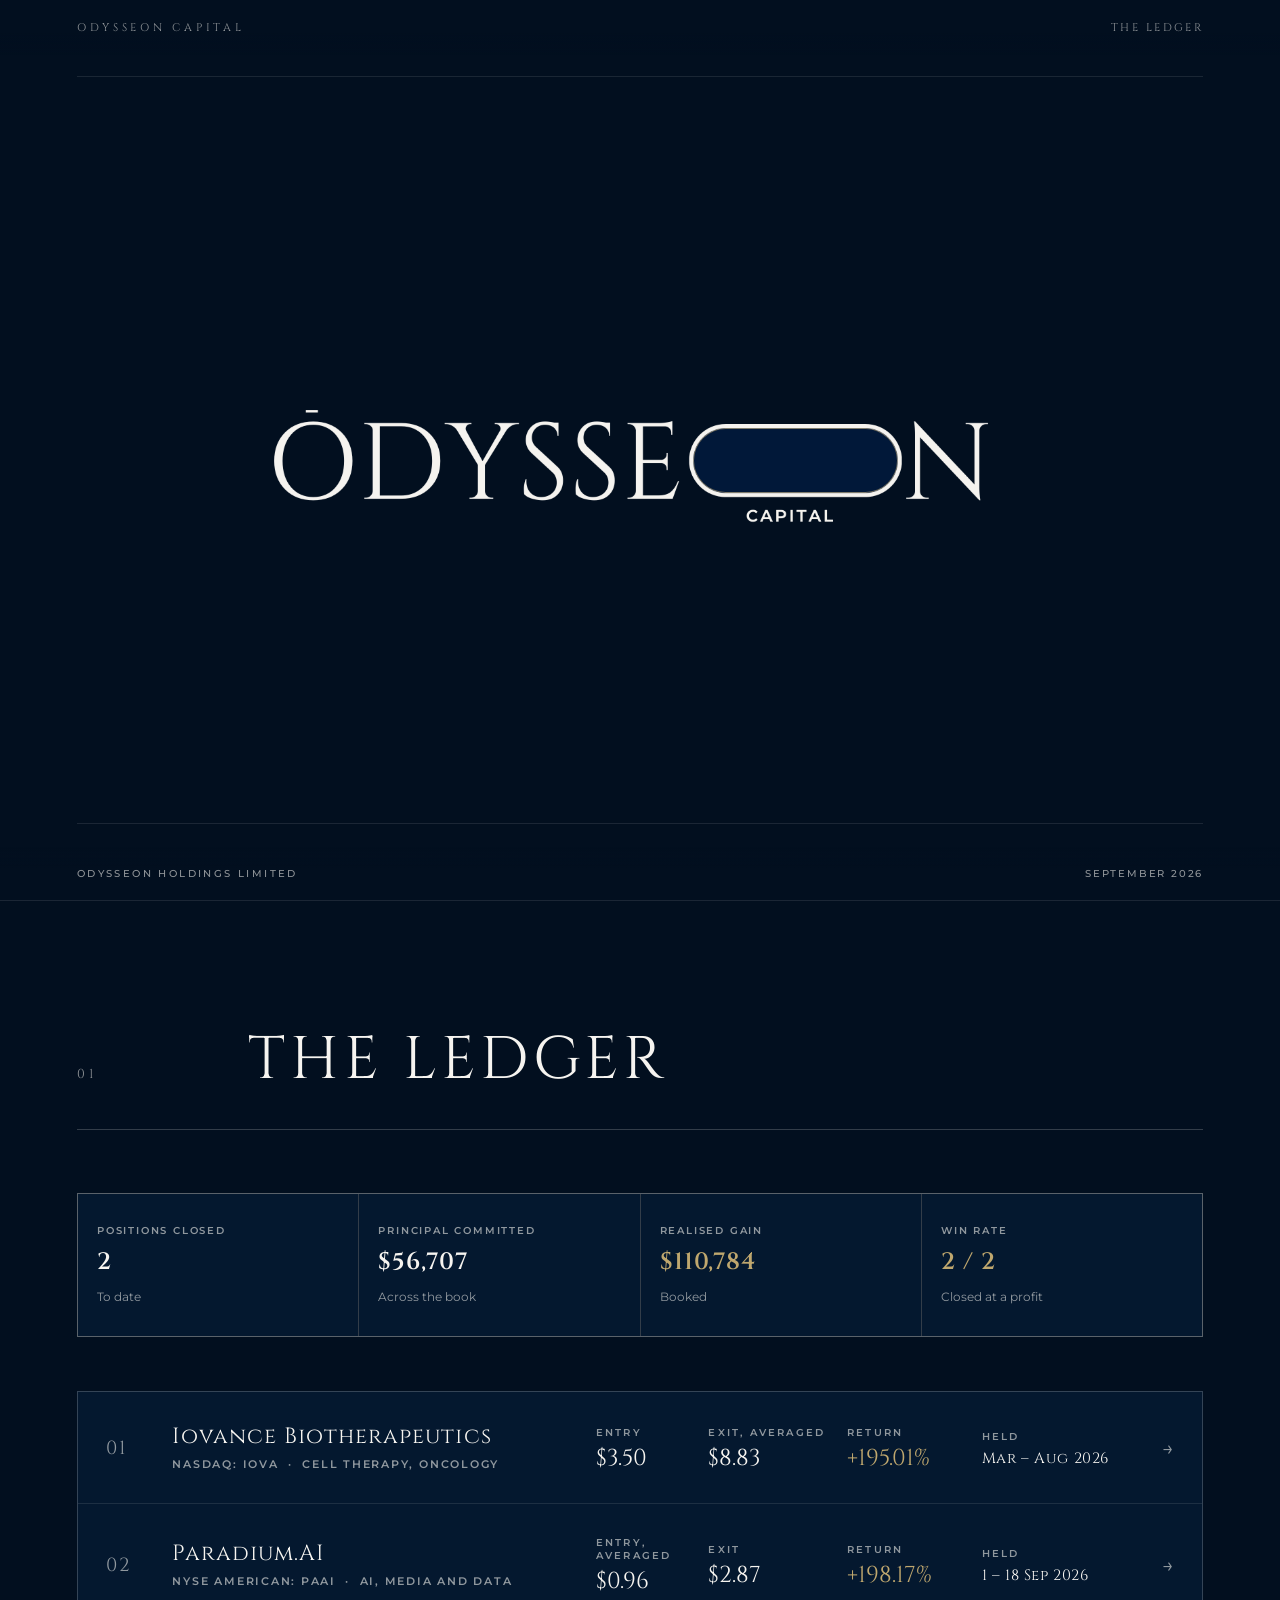
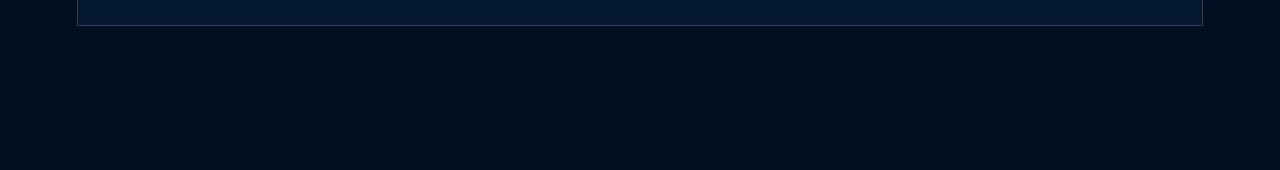
==== index.html @ 442b69da "first commit" ====
<!doctype html>
<html lang="en">
<head>
<meta charset="utf-8">
<meta name="viewport" content="width=device-width, initial-scale=1">
<meta name="color-scheme" content="dark">
<title>Odysseon Capital · The Ledger</title>
<link rel="preconnect" href="https://fonts.googleapis.com">
<link rel="preconnect" href="https://fonts.gstatic.com" crossorigin>
<link href="https://fonts.googleapis.com/css2?family=Cinzel:wght@400;500;600&family=Montserrat:wght@400;500;600&display=swap" rel="stylesheet">
<link rel="stylesheet" href="styles.css?v=1790006532">
<script>document.documentElement.className += " js";</script>
</head>
<body>

  <div class="sweep" aria-hidden="true"></div>

  <header class="topbar">
    <span class="topbar__mark">Odysseon Capital</span>
    <span class="topbar__meta">The Ledger</span>
  </header>

  <div class="railbar" aria-hidden="true">
    <span>Odysseon Capital</span>
    <span>The Ledger</span>
  </div>

  <main class="hero">

    <div class="logo-wrap">
      <!-- b-roll sits behind the wordmark and shows through the pill's counter,
           which is the one fully enclosed opening in the mark -->
      <div class="logo-pill is-live" id="logo-pill" role="button" tabindex="0"
           aria-label="Open the positions">
        <div class="logo-pill__layer" data-layer="a">
          <video class="logo-pill__bg" muted playsinline loop preload="auto"></video>
          <video class="logo-pill__fg" muted playsinline loop preload="auto"></video>
        </div>
        <div class="logo-pill__layer" data-layer="b">
          <video class="logo-pill__bg" muted playsinline loop preload="auto"></video>
          <video class="logo-pill__fg" muted playsinline loop preload="auto"></video>
        </div>
      </div>
      <img class="logo" src="assets/odysseon-logo-light.png" alt="Odysseon Capital">

      <!-- dispensed by the pill above, and landing right under the wordmark -->
      <div class="eject" id="eject">
        <a class="eject__pill" href="iovance.html">The Iovance Trade</a>
        <a class="eject__pill" href="paradium.html">The Paradium Trade</a>
      </div>
    </div>

  </main>

  <article class="report" id="ledger">
    <section class="section">

      <header class="section__head reveal">
        <span class="section__num">01</span>
        <h2 class="section__title">The Ledger</h2>
      </header>

      <div class="marks marks--4 reveal" style="max-width:1180px;margin-left:auto;margin-right:auto;">
        <div class="mark">
          <p class="mark__k">Positions closed</p>
          <p class="mark__v">2</p>
          <p class="mark__n">To date</p>
        </div>
        <div class="mark">
          <p class="mark__k">Principal committed</p>
          <p class="mark__v">$56,707</p>
          <p class="mark__n">Across the book</p>
        </div>
        <div class="mark mark--ours">
          <p class="mark__k">Realised gain</p>
          <p class="mark__v">$110,784</p>
          <p class="mark__n">Booked</p>
        </div>
        <div class="mark mark--ours">
          <p class="mark__k">Win rate</p>
          <p class="mark__v">2 / 2</p>
          <p class="mark__n">Closed at a profit</p>
        </div>
      </div>

      <div class="hof reveal">

        <a class="hof__row" href="iovance.html">
          <span class="hof__n">01</span>

          <span class="hof__name">
            <span class="hof__title">Iovance Biotherapeutics</span>
            <span class="hof__sub">Nasdaq: IOVA &nbsp;·&nbsp; Cell therapy, oncology</span>
          </span>

          <span class="hof__fig">
            <span class="hof__k">Entry</span>
            <span class="hof__v">$3.50</span>
          </span>

          <span class="hof__fig">
            <span class="hof__k">Exit, averaged</span>
            <span class="hof__v">$8.83</span>
          </span>

          <span class="hof__fig hof__fig--ours">
            <span class="hof__k">Return</span>
            <span class="hof__v">+195.01%</span>
          </span>

          <span class="hof__period">
            <span class="hof__k">Held</span>
            <span class="hof__v hof__v--sm">Mar &ndash; Aug 2026</span>
          </span>

          <span class="hof__go" aria-hidden="true">&#8594;</span>
        </a>

        <a class="hof__row" href="paradium.html">
          <span class="hof__n">02</span>

          <span class="hof__name">
            <span class="hof__title">Paradium.AI</span>
            <span class="hof__sub">NYSE American: PAAI &nbsp;&middot;&nbsp; AI, media and data</span>
          </span>

          <span class="hof__fig">
            <span class="hof__k">Entry, averaged</span>
            <span class="hof__v">$0.96</span>
          </span>

          <span class="hof__fig">
            <span class="hof__k">Exit</span>
            <span class="hof__v">$2.87</span>
          </span>

          <span class="hof__fig hof__fig--ours">
            <span class="hof__k">Return</span>
            <span class="hof__v">+198.17%</span>
          </span>

          <span class="hof__period">
            <span class="hof__k">Held</span>
            <span class="hof__v hof__v--sm">1 &ndash; 18 Sep 2026</span>
          </span>

          <span class="hof__go" aria-hidden="true">&#8594;</span>
        </a>

      </div>

    </section>
  </article>

  <footer class="footer">
    <span>Odysseon Holdings Limited</span>
    <span>September 2026</span>
  </footer>

  <script src="ledger.js?v=1790006532"></script>
  <script src="pill.js?v=1790006532"></script>
  <script src="app.js?v=1790006532"></script>
</body>
</html>
---- styles.css ----
/* ============================================================
   ODYSSEON CAPITAL — Brand system
   Palette + type lifted from the Odysseon Brand Book
   ============================================================ */

:root{
  /* Brand book pigments, named as themselves */
  --navy:        #072554;   /* .0275 .1451 .3294 */
  --navy-deep:   #04182F;
  --navy-abyss:  #020F1F;
  --cream:       #F6F4F0;   /* .9647 .9569 .9412 */
  --ivory:       #FFFBED;
  --gold-deep:   #826E3C;   /* .5098 .4314 .2353 */
  --gold:        #BFA76E;   /* the same gold, lifted to carry on a dark ground */

  /* Roles. Dark version of the brand, per the book's dark/light pairing.
     Written as literals, not var() chains, so a rename cannot quietly
     collapse two roles onto the same colour. */
  --ground:      #020F1F;   /* the page */
  --surface:     #04182F;   /* panels and charts sitting on it */
  --raised:      #072554;   /* cells inside those panels */
  --ink:         #F6F4F0;   /* all type and rules */
  --ink-soft:    rgba(246, 244, 240, 0.86);
  --ink-muted:   rgba(246, 244, 240, 0.58);
  --rule:        rgba(246, 244, 240, 0.20);
  --rule-faint:  rgba(246, 244, 240, 0.10);
  --wash:        rgba(246, 244, 240, 0.06);   /* area fills under chart lines */
  --gold-wash:   rgba(191, 167, 110, 0.14);

  /* Type */
  --display: "Cinzel", "Times New Roman", serif;
  --body:    "Montserrat", "Helvetica Neue", Arial, sans-serif;

  --gutter: clamp(24px, 6vw, 96px);
}

*{ box-sizing: border-box; }

html, body{ margin:0; padding:0; }

body{
  background: var(--ground);
  color: var(--ink);
  font-family: var(--body);
  font-weight: 400;
  -webkit-font-smoothing: antialiased;
  text-rendering: optimizeLegibility;
}

/* ---------- Top bar ---------- */

.topbar{
  position: fixed;
  top: 0; left: 0; right: 0;
  z-index: 20;
  display: flex;
  align-items: center;
  justify-content: space-between;
  padding: 20px var(--gutter);
  background: linear-gradient(to bottom, var(--ground) 60%, rgba(2, 15, 31, 0));
}

.topbar__mark,
.topbar__meta{
  font-family: var(--display);
  font-size: 11px;
  letter-spacing: 0.34em;
  text-transform: uppercase;
  color: var(--ink-muted);
}

.topbar__meta{ letter-spacing: 0.22em; }

/* ---------- Hero ---------- */

.hero{
  min-height: 100vh;
  min-height: 100svh;
  display: flex;
  flex-direction: column;
  align-items: center;
  justify-content: center;
  padding: 120px var(--gutter) 96px;
  position: relative;
  text-align: center;
}

/* thin framing rules, drawn inside the viewport */
.hero::before,
.hero::after{
  content: "";
  position: absolute;
  left: var(--gutter);
  right: var(--gutter);
  height: 1px;
  background: var(--rule-faint);
}
.hero::before{ top: 76px; }
.hero::after{ bottom: 76px; }

.eyebrow{
  font-family: var(--display);
  font-size: clamp(10px, 1.1vw, 13px);
  letter-spacing: 0.42em;
  text-transform: uppercase;
  color: var(--ink-muted);
  margin: 0 0 clamp(28px, 5vh, 56px);
  padding-left: 0.42em; /* optical centering for the tracking */
}

/* ---------- Logo ---------- */

.logo{
  width: min(760px, 82vw);
  display: block;
}

.logo-wrap{
  animation: rise 1100ms cubic-bezier(.16,.84,.3,1) both;
}

/* ---------- Title block ---------- */

.title-block{
  margin-top: clamp(36px, 6vh, 68px);
  animation: rise 1100ms cubic-bezier(.16,.84,.3,1) 180ms both;
}

.rule{
  width: 64px;
  height: 1px;
  background: var(--ink);
  opacity: 0.35;
  margin: 0 auto clamp(28px, 4vh, 44px);
}

.company{
  font-family: var(--display);
  font-weight: 400;
  font-size: clamp(24px, 3.6vw, 44px);
  letter-spacing: 0.14em;
  text-transform: uppercase;
  margin: 0;
  line-height: 1.25;
  padding-left: 0.14em;
}

.subtitle{
  font-family: var(--body);
  font-size: clamp(11px, 1.15vw, 13px);
  font-weight: 500;
  letter-spacing: 0.3em;
  text-transform: uppercase;
  color: var(--ink-muted);
  margin: 20px 0 0;
  padding-left: 0.3em;
}

/* ticker chip — echoes the stadium shape in the wordmark */
.ticker{
  display: inline-flex;
  align-items: center;
  gap: 10px;
  margin-top: 30px;
  padding: 9px 22px 8px;
  border: 1px solid var(--ink);
  border-radius: 999px;
  font-size: 12px;
  font-weight: 600;
  letter-spacing: 0.2em;
  text-transform: uppercase;
}

.ticker__dot{
  width: 5px; height: 5px;
  border-radius: 50%;
  background: var(--ink);
}

/* ---------- Actions ---------- */

.actions{
  display: flex;
  flex-wrap: wrap;
  justify-content: center;
  gap: 14px;
  margin-top: clamp(40px, 6vh, 64px);
  animation: rise 1100ms cubic-bezier(.16,.84,.3,1) 340ms both;
}

.btn{
  font-family: var(--body);
  font-size: 11px;
  font-weight: 600;
  letter-spacing: 0.24em;
  text-transform: uppercase;
  padding: 15px 34px;
  border-radius: 999px;
  border: 1px solid var(--ink);
  text-decoration: none;
  transition: background-color .35s ease, color .35s ease, transform .35s ease;
}

.btn--solid{ background: var(--ink); color: var(--ground); }
.btn--solid:hover{ background: var(--ivory); transform: translateY(-2px); }

.btn--ghost{ background: transparent; color: var(--ink); }
.btn--ghost:hover{ background: var(--ink); color: var(--ground); transform: translateY(-2px); }

/* ---------- Footer strip ---------- */

.footer{
  position: fixed;
  bottom: 0; left: 0; right: 0;
  z-index: 20;
  display: flex;
  align-items: center;
  justify-content: space-between;
  padding: 20px var(--gutter);
  background: linear-gradient(to top, var(--ground) 60%, rgba(2, 15, 31, 0));
  font-size: 10px;
  font-weight: 500;
  letter-spacing: 0.24em;
  text-transform: uppercase;
  color: var(--ink-muted);
}

.footer span:last-child{ letter-spacing: 0.18em; }

/* ---------- Motion ---------- */

@keyframes rise{
  from{ opacity: 0; transform: translateY(18px); }
  to  { opacity: 1; transform: none; }
}

@media (prefers-reduced-motion: reduce){
  *{ animation: none !important; transition: none !important; }
}

/* ---------- Small screens ---------- */

@media (max-width: 700px){
  .hero::before{ top: 92px; }
  .hero::after{ bottom: 92px; }
  .topbar, .footer{ flex-direction: column; gap: 6px; text-align: center; }
  .logo{ width: 88vw; }
}

/* ============================================================
   TRANSITION — hero → report
   ============================================================ */

/* the hero eases back and dims while the page travels */
.hero{
  transition: opacity 620ms cubic-bezier(.4,0,.2,1),
              transform 780ms cubic-bezier(.4,0,.2,1),
              filter 620ms cubic-bezier(.4,0,.2,1);
  will-change: opacity, transform;
}

.hero.is-exiting{
  opacity: 0;
  transform: translateY(-28px) scale(.985);
  filter: blur(1.5px);
}

/* a single navy hairline draws across the viewport, then retracts */
.sweep{
  position: fixed;
  top: 50%;
  left: 0;
  width: 100%;
  height: 1px;
  background: var(--ink);
  transform: scaleX(0);
  transform-origin: 50% 50%;
  opacity: 0;
  pointer-events: none;
  z-index: 30;
}

.sweep.is-running{
  animation: draw 900ms cubic-bezier(.65,0,.35,1) forwards;
}

@keyframes draw{
  0%   { transform: scaleX(0);   opacity: 0; }
  28%  { transform: scaleX(1);   opacity: .55; }
  62%  { transform: scaleX(1);   opacity: .55; }
  100% { transform: scaleX(0);   opacity: 0; transform-origin: 50% 50%; }
}

/* ============================================================
   REPORT
   ============================================================ */

.report{
  padding: clamp(96px, 14vh, 168px) var(--gutter) clamp(120px, 16vh, 200px);
  border-top: 1px solid var(--rule-faint);
}

.section{
  max-width: 1180px;
  margin: 0 auto;
}

/* section header: numeral in the left rail, title beside it */
.section__head{
  display: grid;
  grid-template-columns: minmax(0, 120px) 1fr;
  gap: clamp(20px, 4vw, 56px);
  align-items: baseline;
  padding-bottom: clamp(28px, 4vh, 44px);
  border-bottom: 1px solid var(--rule);
  margin-bottom: clamp(44px, 7vh, 76px);
}

.section__num{
  font-family: var(--display);
  font-size: clamp(11px, 1.1vw, 13px);
  letter-spacing: 0.3em;
  color: var(--ink-muted);
}

.section__title{
  font-family: var(--display);
  font-weight: 400;
  font-size: clamp(30px, 5vw, 60px);
  letter-spacing: 0.08em;
  text-transform: uppercase;
  margin: 0;
  line-height: 1.1;
}

/* body: same two-column rail, so text hangs under the title */
.section__body{
  display: grid;
  grid-template-columns: minmax(0, 120px) minmax(0, 1fr);
  gap: clamp(20px, 4vw, 56px);
}

.rail{
  font-family: var(--body);
  font-size: 10px;
  font-weight: 600;
  letter-spacing: 0.24em;
  text-transform: uppercase;
  color: var(--ink-muted);
  padding-top: 8px;
}

.prose{ max-width: 70ch; }

.prose p{
  font-size: clamp(15px, 1.25vw, 17.5px);
  line-height: 1.78;
  margin: 0 0 1.35em;
  color: var(--ink-soft);
}

.prose p.lead{
  font-size: clamp(17px, 1.6vw, 21px);
  line-height: 1.65;
  color: var(--ink);
}

/* plan of action — set off with a hanging rule */
.plan{
  margin-top: clamp(48px, 7vh, 80px);
  padding-left: clamp(20px, 2.4vw, 32px);
  border-left: 1px solid var(--ink);
}

.plan .plan__label{
  font-family: var(--display);
  font-size: clamp(11px, 1.1vw, 13px);
  letter-spacing: 0.32em;
  text-transform: uppercase;
  color: var(--ink-muted);
  margin: 0 0 20px;
}

/* the three markers of the trade */
.marks{
  display: grid;
  grid-template-columns: repeat(3, minmax(0, 1fr));
  gap: 1px;
  background: var(--rule);
  border: 1px solid var(--rule);
  margin-top: clamp(40px, 6vh, 64px);
}

.mark{
  background: var(--surface);
  padding: clamp(22px, 3vw, 34px) clamp(18px, 2.4vw, 30px);
}

.marks .mark__k{
  font-size: 10px;
  font-weight: 600;
  letter-spacing: 0.24em;
  text-transform: uppercase;
  color: var(--ink-muted);
  margin: 0 0 14px;
}

.marks .mark__v{
  font-family: var(--display);
  font-weight: 600;
  font-size: clamp(24px, 3vw, 36px);
  letter-spacing: 0.04em;
  margin: 0;
  line-height: 1;
}

.marks .mark__n{
  font-size: 12px;
  line-height: 1.6;
  color: var(--ink-muted);
  margin: 12px 0 0;
}

/* scroll reveal — only hidden up front when JS is there to reveal it */
.js .reveal{
  opacity: 0;
  transform: translateY(22px);
  transition: opacity 800ms cubic-bezier(.16,.84,.3,1),
              transform 800ms cubic-bezier(.16,.84,.3,1);
}
.js .reveal.is-in{ opacity: 1; transform: none; }

/* slim persistent bar once the hero is behind you */
.railbar{
  position: fixed;
  top: 0; left: 0; right: 0;
  z-index: 25;
  display: flex;
  align-items: center;
  justify-content: space-between;
  padding: 16px var(--gutter);
  background: rgba(2, 15, 31, 0.92);
  backdrop-filter: blur(8px);
  border-bottom: 1px solid var(--rule-faint);
  font-family: var(--display);
  font-size: 10px;
  letter-spacing: 0.3em;
  text-transform: uppercase;
  color: var(--ink-muted);
  opacity: 0;
  transform: translateY(-100%);
  transition: opacity 400ms ease, transform 400ms ease;
  pointer-events: none;
}

.railbar.is-visible{ opacity: 1; transform: none; }

/* the hero's fixed chrome steps aside once you are reading */
.topbar, .footer{ transition: opacity 380ms ease; }
body.is-reading .topbar,
body.is-reading .footer{ opacity: 0; pointer-events: none; }

@media (max-width: 820px){
  .section__head,
  .section__body{ grid-template-columns: 1fr; gap: 14px; }
  .rail{ padding-top: 0; }
  .marks{ grid-template-columns: 1fr; }
}

/* a range reads at a smaller size than a single figure */
.marks .mark__v--range{ font-size: clamp(20px, 2.2vw, 27px); letter-spacing: 0.02em; }

/* ============================================================
   SECTION 02 — TIME LINE
   ============================================================ */

.section + .section{ margin-top: clamp(110px, 16vh, 190px); }

.tl-note{
  font-size: clamp(15px, 1.25vw, 17.5px);
  line-height: 1.78;
  color: var(--ink-soft);
  max-width: 70ch;
  margin: 0 0 clamp(40px, 6vh, 64px);
}

/* --- the price line, doubling as the timeline --- */

.tl-chart{
  width: 100%;
  border: 1px solid var(--rule);
  background: var(--surface);
  padding: clamp(10px, 1.6vw, 20px);
  margin-bottom: clamp(30px, 4vh, 46px);
}

#tl-overview{
  width: 100%;
  height: auto;
  display: block;
  overflow: visible;
}

.tl-grid{ stroke: var(--rule-faint); stroke-width: 1; }

.tl-month{
  font-family: var(--body);
  font-size: 10px;
  font-weight: 600;
  letter-spacing: 0.2em;
  text-transform: uppercase;
  fill: var(--ink-muted);
}

.tl-fill{ fill: var(--wash); stroke: none; }

.tl-line{
  fill: none;
  stroke: var(--ink);
  stroke-width: 1.6;
  stroke-linejoin: round;
  stroke-linecap: round;
}

/* markers hold back until the line has drawn past them */
.tl-mark{ opacity: 0; transition: opacity 500ms ease; cursor: pointer; }
#tl-overview.is-drawn .tl-mark{ opacity: 1; }

.tl-stem{ stroke: var(--rule); stroke-width: 1; stroke-dasharray: 2 3; }

.tl-hit{ fill: transparent; }

.tl-dot{
  fill: var(--surface);
  stroke: var(--ink);
  stroke-width: 1.8;
  transition: r 180ms ease, fill 180ms ease;
}

.tl-mark.is-up .tl-dot{ fill: var(--ink); }
.tl-mark.is-down .tl-dot{ fill: var(--surface); }
.tl-mark.is-entry .tl-dot{ fill: var(--gold); stroke: var(--gold); }

.tl-n{
  font-family: var(--body);
  font-size: 10px;
  font-weight: 600;
  fill: var(--ink-muted);
  text-anchor: middle;
  transition: fill 180ms ease;
}

.tl-mark.is-entry .tl-n{ fill: var(--gold); font-size: 12px; }

.tl-mark:hover .tl-dot,
.tl-mark.is-lit .tl-dot,
.tl-mark:focus-visible .tl-dot{ r: 7; }

.tl-mark:hover .tl-n,
.tl-mark.is-lit .tl-n{ fill: var(--ink); }

.tl-mark:focus{ outline: none; }
.tl-mark:focus-visible .tl-hit{ stroke: var(--ink); stroke-width: 1; stroke-dasharray: 2 2; }

/* --- index of events --- */

#tl-index{
  display: grid;
  grid-template-columns: repeat(2, minmax(0, 1fr));
  gap: 1px;
  background: var(--rule);
  border: 1px solid var(--rule);
}

.tl-item{
  display: grid;
  grid-template-columns: 30px 62px 1fr auto;
  align-items: baseline;
  gap: 14px;
  width: 100%;
  text-align: left;
  background: var(--surface);
  border: 0;
  padding: 16px 18px;
  cursor: pointer;
  font-family: var(--body);
  color: var(--ink);
  transition: background-color 200ms ease;
}

.tl-item:hover,
.tl-item.is-lit,
.tl-item:focus-visible{ background: var(--raised); outline: none; }

.tl-item__n{
  font-size: 10px;
  font-weight: 600;
  color: var(--ink-muted);
  letter-spacing: 0.1em;
}

.tl-item.is-entry .tl-item__n,
.tl-item.is-entry .tl-item__p{ color: var(--gold); }

.tl-item__d{
  font-size: 11px;
  font-weight: 600;
  letter-spacing: 0.14em;
  text-transform: uppercase;
  color: var(--ink-muted);
}

.tl-item__t{
  font-family: var(--display);
  font-size: clamp(13px, 1.15vw, 15px);
  letter-spacing: 0.04em;
}

.tl-item__p{
  font-size: 13px;
  font-weight: 600;
  letter-spacing: 0.02em;
  font-variant-numeric: tabular-nums;
}

.tl-item.is-down .tl-item__p{ color: var(--ink-muted); }

/* --- close-up overlay --- */

.cu{
  position: fixed;
  inset: 0;
  z-index: 60;
  display: flex;
  align-items: center;
  justify-content: center;
  padding: clamp(16px, 4vw, 48px);
  visibility: hidden;
  opacity: 0;
  transition: opacity 320ms ease, visibility 0s linear 320ms;
}

.cu.is-open{ visibility: visible; opacity: 1; transition: opacity 320ms ease; }

.cu__scrim{
  position: absolute;
  inset: 0;
  background: rgba(2, 15, 31, 0.72);
  backdrop-filter: blur(3px);
}

.cu__panel{
  position: relative;
  width: min(980px, 100%);
  max-height: 90vh;
  overflow-y: auto;
  background: var(--surface);
  border: 1px solid var(--ink);
  padding: clamp(24px, 3.4vw, 46px);
  transform: translateY(16px) scale(.99);
  transition: transform 420ms cubic-bezier(.16,.84,.3,1);
}

.cu.is-open .cu__panel{ transform: none; }

.cu__close{
  position: absolute;
  top: clamp(14px, 2vw, 22px);
  right: clamp(14px, 2vw, 22px);
  width: 34px; height: 34px;
  border: 1px solid var(--rule);
  border-radius: 50%;
  background: transparent;
  color: var(--ink);
  font-size: 15px;
  line-height: 1;
  cursor: pointer;
  transition: background-color 220ms ease, color 220ms ease;
}
.cu__close:hover{ background: var(--ink); color: var(--ground); }

.cu__date{
  font-family: var(--body);
  font-size: 10px;
  font-weight: 600;
  letter-spacing: 0.26em;
  text-transform: uppercase;
  color: var(--ink-muted);
  margin: 0 0 12px;
}

.cu__title{
  font-family: var(--display);
  font-weight: 400;
  font-size: clamp(21px, 2.6vw, 32px);
  letter-spacing: 0.06em;
  text-transform: uppercase;
  margin: 0 0 clamp(22px, 3vh, 32px);
  line-height: 1.2;
  padding-right: 44px;
}

.cu__chart{
  width: 100%;
  height: auto;
  display: block;
  background: var(--surface);
  border: 1px solid var(--rule);
}

.cu-grid{ stroke: var(--rule-faint); stroke-width: 1; }
.cu-band{ fill: var(--wash); }
.cu-event{ stroke: var(--ink); stroke-width: 1; stroke-dasharray: 3 3; opacity: .5; }

.cu-axis{
  font-family: var(--body);
  font-size: 10px;
  font-weight: 500;
  fill: var(--ink-muted);
  text-anchor: end;
}
.cu-axis--x{ text-anchor: start; }
.cu-axis--end{ text-anchor: end; }

.cu-evlabel{
  font-family: var(--body);
  font-size: 10px;
  font-weight: 600;
  letter-spacing: 0.16em;
  text-transform: uppercase;
  fill: var(--ink-muted);
}

.cu-fill{ fill: var(--wash); stroke: none; }

.cu-line{
  fill: none;
  stroke: var(--ink);
  stroke-width: 2;
  stroke-linejoin: round;
  stroke-linecap: round;
}

.cu-head{ fill: var(--ink); stroke: var(--surface); stroke-width: 2; }

/* readout under the chart */
.cu__figures{
  display: grid;
  grid-template-columns: repeat(3, minmax(0, 1fr));
  gap: 1px;
  background: var(--rule);
  border: 1px solid var(--rule);
  border-top: 0;
}

.cu-figure{ background: var(--surface); padding: 18px 20px; }

.cu-figure__k{
  font-family: var(--body);
  font-size: 10px;
  font-weight: 600;
  letter-spacing: 0.22em;
  text-transform: uppercase;
  color: var(--ink-muted);
  margin: 0 0 10px;
}

.cu-figure__v{
  font-family: var(--display);
  font-size: clamp(22px, 2.6vw, 32px);
  line-height: 1;
  margin: 0;
  font-variant-numeric: tabular-nums;
}

.cu-figure__v.is-down{ color: var(--ink-muted); }

.cu__body{
  font-size: clamp(14px, 1.15vw, 16px);
  line-height: 1.75;
  color: var(--ink-soft);
  margin: clamp(22px, 3vh, 32px) 0 0;
  max-width: 74ch;
}

body.is-locked{ overflow: hidden; }

@media (max-width: 900px){
  #tl-index{ grid-template-columns: 1fr; }
  .tl-item{ grid-template-columns: 26px 56px 1fr auto; gap: 10px; padding: 14px; }
  .cu__figures{ grid-template-columns: 1fr; }
}

.cu.is-entry .cu-figure__v[data-m="pct"]{ color: var(--gold); }

/* ============================================================
   THE EXIT — everything from 20 August is ours, and is gold
   ============================================================ */

.tl-line--exit{ stroke: var(--gold); stroke-width: 2; }
.tl-fill--exit{ fill: var(--gold-wash); }

.tl-mark.is-exit .tl-dot{ fill: var(--gold); stroke: var(--gold); }
.tl-mark.is-exit .tl-n{ fill: var(--gold); }
.tl-mark.is-exit:hover .tl-n,
.tl-mark.is-exit.is-lit .tl-n{ fill: var(--gold); }

/* the average of the scale-out */
.tl-avg{ cursor: pointer; }
.tl-avg__hit{ fill: transparent; }

.tl-avg__line{
  stroke: var(--gold);
  stroke-width: 1.4;
  stroke-dasharray: 5 4;
  transition: stroke-width 180ms ease, stroke-dasharray 180ms ease;
}

.tl-avg__label{
  font-family: var(--display);
  font-size: 12px;
  fill: var(--gold);
  text-anchor: start;
}

.tl-avg__key{
  font-family: var(--body);
  font-size: 9px;
  font-weight: 600;
  letter-spacing: 0.22em;
  fill: var(--gold);
  text-anchor: end;
}

.tl-avg:hover .tl-avg__line,
.tl-avg.is-lit .tl-avg__line,
.tl-avg:focus-visible .tl-avg__line{ stroke-width: 2.2; stroke-dasharray: none; }

.tl-avg__key--right{ text-anchor: start; }

/* Heikin-Ashi candles, when the timeline is drawn as candles rather than
   a close line. Same convention as section 02: gold up, white down. */
.tl-c--up .tl-c__w{ stroke: #BFA76E; stroke-width: 1.1; }
.tl-c--up .tl-c__b{ fill: #BFA76E; stroke: #BFA76E; stroke-width: 0.8; }
.tl-c--dn .tl-c__w{ stroke: #F6F4F0; stroke-width: 1.1; }
.tl-c--dn .tl-c__b{ fill: #F6F4F0; stroke: #F6F4F0; stroke-width: 0.8; }

.tl-avg:focus{ outline: none; }

/* the exit's rows in the index */
.tl-item.is-exit .tl-item__n,
.tl-item.is-exit .tl-item__p,
.tl-item.is-exitrow .tl-item__n,
.tl-item.is-exitrow .tl-item__p{ color: var(--gold); }

.tl-item.is-exitrow{ grid-column: 1 / -1; }
.tl-item.is-exitrow .tl-item__t{ color: var(--gold); }

/* the exit close-up */
.cu-line--gold{ stroke: var(--gold); stroke-width: 2.4; }
.cu-goldband{ fill: var(--gold-wash); }

.cu-avg{ stroke: var(--gold); stroke-width: 1.4; stroke-dasharray: 5 4; }

.cu-avglabel{
  font-family: var(--body);
  font-size: 10px;
  font-weight: 600;
  letter-spacing: 0.2em;
  fill: var(--gold);
}

.cu.is-exit .cu-figure__v{ color: var(--gold); }

/* the exit row carries a date range, which needs more room than a single date */
.tl-item.is-exitrow{ grid-template-columns: 30px 92px 1fr auto; }
.tl-item.is-exitrow .tl-item__d{ white-space: nowrap; }

/* the exit was an options position, so no spot-derived return is shown here */
.cu.is-exit .cu__figures{ grid-template-columns: repeat(2, minmax(0, 1fr)); }
.cu.is-exit .cu-figure:last-child{ display: none; }

/* gold marks our own actions; the target was a prediction and stays in ink */
.marks .mark--ours .mark__v{ color: var(--gold); }

/* ============================================================
   THE PILL — b-roll inside the wordmark's one enclosed counter
   Geometry measured off the logo art itself: the pill's interior
   is a stadium at 604 x 192 within a 2244 x 398 mark.
   ============================================================ */

.logo-wrap{ position: relative; display: inline-block; }

.logo-pill{
  position: absolute;
  left:   56.9964%;
  top:    24.8744%;
  width:  26.9162%;
  height: 48.2412%;
  border-radius: 999px;      /* the counter is a stadium, not a rectangle */
  overflow: hidden;
  z-index: 0;
  background: var(--surface);
}

/* The counter is 3.15:1 and the footage is 16:9, so filling the pill edge to
   edge would crop away 44% of every frame. Instead the sharp copy is inset to
   --pill-fg of the width, which lifts the visible slice of each frame from
   56% to 78%, and a blurred copy of the same clip fills the ends so the pill
   still reads as full rather than letterboxed. */
.logo-pill{ --pill-fg: 72%; }

.logo-pill__layer{
  position: absolute;
  inset: 0;
  opacity: 0;
  transition: opacity 1100ms cubic-bezier(.4, 0, .2, 1);
}

.logo-pill__bg,
.logo-pill__fg{
  position: absolute;
  top: 0;
  height: 100%;
  /* held back so the footage reads as texture inside the letterform,
     not as a bright window punched through it */
  filter: saturate(0.5) brightness(0.72) contrast(1.12);
}

.logo-pill__bg{
  left: 0;
  width: 100%;
  object-fit: cover;
  transform: scale(1.18);        /* overscan, so the blur has no bare edge */
  filter: saturate(0.4) brightness(0.5) contrast(1.05) blur(14px);
}

.logo-pill__fg{
  left: 50%;
  width: var(--pill-fg);
  transform: translateX(-50%);
  object-fit: cover;
  /* soften the two vertical seams into the blurred fill */
  -webkit-mask-image: linear-gradient(to right, transparent 0, #000 9%, #000 91%, transparent 100%);
          mask-image: linear-gradient(to right, transparent 0, #000 9%, #000 91%, transparent 100%);
}

/* pull the footage's colour toward the brand navy while keeping its
   luminance, so the clips read as one material rather than 26 palettes */
.logo-pill::after{
  content: "";
  position: absolute;
  inset: 0;
  background: var(--navy);
  mix-blend-mode: color;
  opacity: 0.72;
  z-index: 9;
  pointer-events: none;
}

/* and a hairline of the mark's own cream, so the counter keeps its edge */
.logo-pill::before{
  content: "";
  position: absolute;
  inset: 0;
  border-radius: 999px;
  box-shadow: inset 0 0 0 1px rgba(2, 15, 31, 0.55);
  z-index: 10;
  pointer-events: none;
}

/* the mark itself sits above the footage, so its cream stroke stays crisp */
.logo{ position: relative; z-index: 1; }

/* ============================================================
   BENCHMARKS — year to date, three curves on one axis
   ============================================================ */

:root{
  --c-sp:  #F6F4F0;   /* the broad market, in the page's own ink */
  --c-xbi: #7FA0CC;   /* brand navy, lifted until it carries on the ground */
  --c-ibb: #C4795E;   /* the book's dark brown, lifted the same way */
}

/* `.prose p` outranks a lone class here, so scope it */
.prose .bench-lede{ margin-top: clamp(44px, 6vh, 72px); }

.bench{
  max-width: 1180px;
  margin: clamp(30px, 5vh, 52px) auto 0;
  border: 1px solid var(--rule);
  background: var(--surface);
}

/* Grid, not flex: the date on the right rewrites itself as you track across
   the chart, and under space-between that reflow would shove the toggle
   sideways on every session. Equal 1fr flanks pin the middle column. */
.bench__head{
  display: grid;
  grid-template-columns: 1fr auto 1fr;
  align-items: baseline;
  gap: 16px;
  padding: 18px clamp(16px, 2vw, 24px);
  border-bottom: 1px solid var(--rule-faint);
}

.bench__title{
  font-family: var(--display);
  font-size: clamp(11px, 1.1vw, 13px);
  letter-spacing: 0.28em;
  text-transform: uppercase;
  color: var(--ink-muted);
  min-width: 0;
  justify-self: start;
}

.bench__date{
  font-size: 11px;
  font-weight: 600;
  letter-spacing: 0.18em;
  text-transform: uppercase;
  color: var(--ink);
  font-variant-numeric: tabular-nums;
  min-width: 0;
  justify-self: end;
  white-space: nowrap;
}

.bench__chart{ padding: clamp(8px, 1.4vw, 16px); }

#bench-svg{
  width: 100%;
  height: auto;
  display: block;
  cursor: crosshair;
  touch-action: none;
}

.bn-grid{ stroke: var(--rule-faint); stroke-width: 1; }
.bn-zero{ stroke: var(--rule); stroke-width: 1; }

.bn-axis,
.bn-month{
  font-family: var(--body);
  font-size: 10px;
  font-weight: 500;
  fill: var(--ink-muted);
  font-variant-numeric: tabular-nums;
}
.bn-axis{ text-anchor: end; }
.bn-month{ font-weight: 600; letter-spacing: 0.18em; text-transform: uppercase; }

.bn-line{
  fill: none;
  stroke-width: 1.9;
  stroke-linejoin: round;
  stroke-linecap: round;
  transition: opacity 260ms ease, stroke-width 260ms ease;
}

.bn-line--sp  { stroke: var(--c-sp); }
.bn-line--xbi { stroke: var(--c-xbi); }
.bn-line--ibb { stroke: var(--c-ibb); }

.bn-line.is-off,
.bn-dot.is-off{ opacity: 0.13; }

.bn-cross{ stroke: var(--ink); stroke-width: 1; stroke-dasharray: 3 3; opacity: 0; transition: opacity 140ms ease; }

.bn-dot{ stroke: var(--surface); stroke-width: 2; transition: opacity 140ms ease; }
.bn-dot--sp  { fill: var(--c-sp); }
.bn-dot--xbi { fill: var(--c-xbi); }
.bn-dot--ibb { fill: var(--c-ibb); }

/* ---- legend / readout ---- */

.bench__legend{
  display: grid;
  gap: 1px;
  background: var(--rule-faint);
  border-top: 1px solid var(--rule-faint);
}

.bn-row{
  display: grid;
  grid-template-columns: 16px 196px 54px 1fr auto;   /* wide enough for "Odysseon Capital" on one line */
  align-items: baseline;
  gap: 14px;
  width: 100%;
  text-align: left;
  background: var(--surface);
  border: 0;
  padding: 15px clamp(16px, 2vw, 24px);
  cursor: pointer;
  font-family: var(--body);
  color: var(--ink);
  transition: background-color 200ms ease, opacity 260ms ease;
}

.bn-row:hover,
.bn-row:focus-visible{ background: var(--raised); outline: none; }
.bn-row.is-off{ opacity: 0.4; }

.bn-swatch{
  width: 12px;
  height: 2px;
  border-radius: 2px;
  align-self: center;
}
.bn-row--sp  .bn-swatch{ background: var(--c-sp); }
.bn-row--xbi .bn-swatch{ background: var(--c-xbi); }
.bn-row--ibb .bn-swatch{ background: var(--c-ibb); }

.bn-name{
  font-family: var(--display);
  font-size: clamp(13px, 1.15vw, 15px);
  letter-spacing: 0.04em;
  white-space: nowrap;
}

.bn-ticker{
  font-size: 10px;
  font-weight: 600;
  letter-spacing: 0.16em;
  text-transform: uppercase;
  color: var(--ink-muted);
}

.bn-note{
  font-size: 12px;
  color: var(--ink-muted);
}

.bn-val{
  font-family: var(--display);
  font-size: clamp(15px, 1.5vw, 19px);
  font-variant-numeric: tabular-nums;
  min-width: 5.5ch;
  text-align: right;
}
.bn-row--sp  .bn-val{ color: var(--c-sp); }
.bn-row--xbi .bn-val{ color: var(--c-xbi); }
.bn-row--ibb .bn-val{ color: var(--c-ibb); }

@media (max-width: 820px){
  .bn-row{ grid-template-columns: 12px 1fr auto; gap: 10px; }
  .bn-ticker, .bn-note{ display: none; }
}

/* the fund's own curve, in the gold reserved for us */
.bn-line--fund{ stroke: var(--gold); stroke-width: 2.4; }
.bn-dot--fund{ fill: var(--gold); }
.bn-row--fund .bn-swatch{ background: var(--gold); }
.bn-row--fund .bn-val,
.bn-row--fund .bn-name{ color: var(--gold); }

.bn-entry{ stroke: var(--gold); stroke-width: 1; stroke-dasharray: 3 4; opacity: .55; }

.bn-entrylabel{
  font-family: var(--body);
  font-size: 9px;
  font-weight: 600;
  letter-spacing: 0.22em;
  fill: var(--gold);
}

/* basis toggle: unlevered indices, or matched to our entry and leverage */
.bench__modes{
  display: flex;
  justify-self: center;
  gap: 4px;
  padding: 3px;
  border: 1px solid var(--rule-faint);
  border-radius: 999px;
}

.bench__mode{
  font-family: var(--body);
  font-size: 9.5px;
  font-weight: 600;
  letter-spacing: 0.16em;
  text-transform: uppercase;
  color: var(--ink-muted);
  background: transparent;
  border: 0;
  border-radius: 999px;
  padding: 7px 15px 6px;
  cursor: pointer;
  white-space: nowrap;
  transition: background-color 220ms ease, color 220ms ease;
}

.bench__mode:hover{ color: var(--ink); }

.bench__mode.is-on{
  background: var(--ink);
  color: var(--ground);
}

@media (max-width: 820px){
  .bench__head{ grid-template-columns: 1fr; justify-items: start; }
  .bench__title, .bench__date{ justify-self: start; }
  .bench__modes{ order: 3; }
}

/* ============================================================
   THE ALGORITHM'S BACKTEST — green is ours, blue is the market,
   following the strategy tester's own convention rather than
   the report's gold, because that is how the deck reads it.
   ============================================================ */

:root{
  --c-algo: #4FBF8B;
  --c-spx:  #6E9BD6;
}

.ag-line{
  fill: none;
  stroke-width: 2;
  stroke-linejoin: round;
  stroke-linecap: round;
}

.ag-line--algo{ stroke: var(--c-algo); stroke-width: 2.4; }
.ag-line--spx { stroke: var(--c-spx); }

.ag-fill{ fill: rgba(79, 191, 139, 0.10); stroke: none; }

.ag-dot{ stroke: var(--surface); stroke-width: 2; transition: opacity 140ms ease; }
.ag-dot--algo{ fill: var(--c-algo); }
.ag-dot--spx { fill: var(--c-spx); }

.ag-row--algo .bn-swatch{ background: var(--c-algo); }
.ag-row--spx  .bn-swatch{ background: var(--c-spx); }
.ag-row--algo .bn-val, .ag-row--algo .bn-name{ color: var(--c-algo); }
.ag-row--spx  .bn-val{ color: var(--c-spx); }

/* the tester's own summary numbers, kept as reported */
.bench__stats{
  display: grid;
  grid-template-columns: repeat(4, minmax(0, 1fr));
  gap: 1px;
  background: var(--rule-faint);
  border-top: 1px solid var(--rule-faint);
}

.bstat{ background: var(--surface); padding: 15px clamp(16px, 2vw, 24px); }

.bstat__k{
  font-size: 10px;
  font-weight: 600;
  letter-spacing: 0.22em;
  text-transform: uppercase;
  color: var(--ink-muted);
  margin: 0 0 9px;
}

.bstat__v{
  font-family: var(--display);
  font-size: clamp(15px, 1.5vw, 19px);
  margin: 0;
  font-variant-numeric: tabular-nums;
}

@media (max-width: 820px){
  .bench__stats{ grid-template-columns: repeat(2, minmax(0, 1fr)); }
}

/* the backtest header carries no basis toggle, so its middle column would
   collapse to nothing and needlessly squeeze the title into a half width */
.bench__head--plain{ grid-template-columns: 1fr auto; }

/* the projection reads as its own beat after the chart */
.bench + .section__body{ margin-top: clamp(48px, 7vh, 84px); }

/* ============================================================
   PRE-TRADE SEQUENCE — the checklist the algorithm walks before
   it opens anything. Built in the report's own palette rather
   than the spec's cyan, so it reads as part of the document.
   ============================================================ */

.seq{
  max-width: 1180px;
  margin: clamp(40px, 6vh, 68px) auto 0;
  border: 1px solid var(--rule);
  background: var(--surface);
}

.seq__head{
  display: grid;
  grid-template-columns: 1fr auto;
  align-items: baseline;
  gap: 16px;
  padding: 18px clamp(16px, 2vw, 24px);
  border-bottom: 1px solid var(--rule-faint);
}

.seq__title{
  font-family: var(--display);
  font-size: clamp(11px, 1.1vw, 13px);
  letter-spacing: 0.28em;
  text-transform: uppercase;
  color: var(--ink-muted);
}

.seq__meta{
  font-size: 11px;
  font-weight: 600;
  letter-spacing: 0.18em;
  text-transform: uppercase;
  color: var(--ink-muted);
}

#seq-stage{
  position: relative;
  width: 100%;
  overflow: hidden;
  background: #020F1F;
}

.sq-stage{
  position: absolute;
  top: 0; left: 0;
  transform-origin: 0 0;
  font-family: var(--body);
  color: var(--ink);
  /* the faint bloom of a screen in a dark room */
  background:
    radial-gradient(120% 90% at 50% -18%, rgba(41, 84, 148, 0.20), transparent 62%),
    radial-gradient(80% 60% at 92% 108%, rgba(7, 37, 84, 0.55), transparent 70%),
    #020F1F;
}

/* a static vignette; anything that moved here would break the seam */
.sq-stage::after{
  content: "";
  position: absolute; inset: 0;
  pointer-events: none;
  background: radial-gradient(120% 100% at 50% 46%, transparent 58%, rgba(2, 15, 31, 0.55) 100%);
}

.sq-prog{
  position: absolute; top: 0; left: 0;
  width: 1200px; height: 3px;
  background: var(--gold);
  transform-origin: 0 50%;
}

.sq-cap{
  position: absolute; left: 24px; top: 26px;
  display: flex; align-items: baseline; gap: 16px;
}
.sq-cap__n{
  font-size: 19px; font-weight: 600; letter-spacing: 0.22em;
  color: var(--gold); font-variant-numeric: tabular-nums;
}
.sq-cap__t{
  font-family: var(--display);
  font-size: 23px; letter-spacing: 0.20em; text-transform: uppercase;
  color: var(--ink);
}

.sq-mark{
  position: absolute; left: 24px; top: 672px;
  font-family: var(--display);
  font-size: 12px; letter-spacing: 0.34em; text-transform: uppercase;
  color: rgba(246, 244, 240, 0.24);
}

.sq-panel{
  position: absolute;
  border: 1px solid rgba(191, 167, 110, 0.10);
  background: rgba(7, 37, 84, 0.30);
}
.sq-panel__h{
  position: absolute; left: 14px; top: 9px;
  font-size: 11px; font-weight: 600; letter-spacing: 0.22em;
  text-transform: uppercase; color: var(--ink-muted);
}

.sq-svg{ position: absolute; inset: 0; width: 100%; height: 100%; overflow: visible; }

/* chart */
.sq-kc{ fill: rgba(110, 155, 214, 0.16); stroke: none; }
.sq-bb{ fill: rgba(191, 167, 110, 0.22); stroke: none; }
.sq-ema{ fill: none; stroke-width: 1.1; }
.sq-wick{ stroke: rgba(246, 244, 240, 0.34); stroke-width: 1; }
.sq-body.is-up{ fill: #4FBF8B; }
.sq-body.is-dn{ fill: #C4795E; }
.sq-dot{ }
.sq-pin{ stroke: var(--gold); stroke-width: 1.2; stroke-dasharray: 5 4; }
.sq-pintag{
  fill: var(--gold); font-size: 13px; font-weight: 600;
  letter-spacing: 0.14em; text-anchor: end; font-family: var(--body);
}

/* adx */
.sq-thr{ stroke: rgba(246, 244, 240, 0.16); stroke-width: 1; stroke-dasharray: 3 4; }
.sq-thr-hot{ stroke: var(--gold); stroke-width: 1.4; }
.sq-adx{ fill: none; stroke: var(--gold); stroke-width: 2; }
.sq-di{ fill: none; stroke-width: 1.2; }
.sq-di--p{ stroke: rgba(79, 191, 139, 0.75); }
.sq-di--m{ stroke: rgba(196, 121, 94, 0.6); }

/* equity */
.sq-eq{ fill: none; stroke: rgba(246, 244, 240, 0.5); stroke-width: 1.5; }
.sq-eq--new{ stroke: var(--gold); stroke-width: 2.4; }
.sq-eqdot{ fill: var(--gold); }

/* readouts */
.sq-big{
  position: absolute; right: 106px; top: 30px;
  font-size: 30px; font-weight: 600; font-variant-numeric: tabular-nums;
  letter-spacing: 0.02em;
}
.sq-k{
  position: absolute; right: 72px; top: 40px;
  font-size: 12px; font-weight: 600; letter-spacing: 0.2em; color: var(--ink-muted);
}
.sq-k--rv{ right: auto; left: 14px; top: 52px; }
.sq-rv{
  position: absolute; left: 62px; top: 44px;
  font-size: 26px; font-weight: 600; font-variant-numeric: tabular-nums;
}
.sq-rvbar{
  position: absolute; left: 150px; right: 14px; top: 58px; height: 7px;
  background: rgba(246, 244, 240, 0.10);
}
.sq-rvbar i{ display: block; height: 100%; background: var(--gold); transform-origin: 0 50%; }
.sq-head{
  position: absolute; left: 14px; right: 14px; top: 28px;
  font-size: 14px; letter-spacing: 0.10em; color: var(--ink-soft);
}

/* chain */
.sq-row{ position: absolute; left: 14px; right: 14px; height: 18px; display: flex; align-items: center; gap: 12px; }
.sq-row__k{ font-size: 13px; font-weight: 600; letter-spacing: 0.18em; width: 44px; color: var(--ink-soft); }
.sq-row__bar{ flex: 1; height: 3px; background: var(--gold); transform-origin: 0 50%; }
.sq-row__tick{ font-size: 15px; color: var(--gold); width: 16px; text-align: center; }

/* flow */
.sq-clip{ position: absolute; left: 14px; right: 14px; top: 32px; height: 74px; overflow: hidden; }
.sq-scroll{ position: absolute; left: 0; right: 0; top: 0; }
.sq-frow{
  display: grid; grid-template-columns: 1fr 1fr 1fr;
  height: 20px; align-items: center; padding: 0 8px;
  font-size: 13px; font-variant-numeric: tabular-nums; color: var(--ink-soft);
}
.sq-frow__c{ text-align: right; }
.sq-frow__c.is-k{ text-align: left; font-weight: 600; }

/* ticket */
.sq-fld{ position: absolute; width: 142px; }
.sq-fld__k{ display: block; font-size: 10px; font-weight: 600; letter-spacing: 0.2em; color: var(--ink-muted); }
.sq-fld__v{ display: block; font-size: 15px; font-weight: 600; font-variant-numeric: tabular-nums; min-height: 18px; }
.sq-rr{
  position: absolute; right: 14px; top: 4px;
  font-size: 12px; font-weight: 600; letter-spacing: 0.16em;
  color: var(--gold); border: 1px solid rgba(191,167,110,0.4);
  padding: 4px 10px;
}
.sq-btn{
  position: absolute; right: 14px; bottom: 6px;
  font-size: 12px; font-weight: 600; letter-spacing: 0.22em;
  padding: 8px 20px; border: 1px solid var(--gold); color: var(--gold);
  background: rgba(191,167,110,0.14);
}

.sq-chip{
  position: absolute;
  font-size: 12px; font-weight: 600; letter-spacing: 0.18em; text-transform: uppercase;
  color: var(--gold);
  border: 1px solid rgba(191,167,110,0.42);
  background: rgba(191,167,110,0.10);
  padding: 5px 12px;
  white-space: nowrap;
}
.sq-chip--wide{ left: 14px; bottom: 10px; }
.sq-chip--r{ }

.sq-toast{
  position: absolute; left: 50%; top: 612px; transform: translateX(-50%);
  font-size: 13px; font-weight: 600; letter-spacing: 0.22em;
  color: var(--ground); background: var(--gold);
  padding: 8px 22px;
}

.sq-cursor{
  position: absolute; left: 0; top: 0;
  width: 38px; height: 38px;
  /* pulled back by half so the mark sits centred on the point it is aiming at */
  margin: -19px 0 0 -19px;
  transform-origin: 50% 50%;
  /* scaled this far down the patchwork greys out, so lift it a little */
  filter: saturate(1.22) contrast(1.06) drop-shadow(0 3px 7px rgba(2, 15, 31, 0.85));
  pointer-events: none;
  z-index: 40;
}
.sq-cursor__m{ width: 100%; height: 100%; display: block; }
.sq-ripple{
  position: absolute; width: 46px; height: 46px; border-radius: 50%;
  border: 1.5px solid var(--gold);
  pointer-events: none; opacity: 0; z-index: 39;
}

/* ?debug=1 */
.sq-debug{
  display: flex; align-items: center; gap: 14px;
  padding: 10px 16px; border-top: 1px solid var(--rule-faint);
  background: var(--raised);
}
.sq-debug input{ flex: 1; }
.sq-debug__n{ font-size: 11px; font-variant-numeric: tabular-nums; color: var(--ink-muted); }

@media (max-width: 700px){
  .seq__head{ grid-template-columns: 1fr; }
}

.seq + .section__body{ margin-top: clamp(48px, 7vh, 84px); }

/* timeframe tabs on the chart: what the cursor clicks in scene three */
.sq-tab{
  position: absolute;
  top: 8px;
  height: 20px;
  line-height: 19px;
  text-align: center;
  font-size: 11px;
  font-weight: 600;
  letter-spacing: 0.14em;
  border: 1px solid rgba(191, 167, 110, 0.22);
  color: var(--ink-muted);
}

/* the projection row carries a fourth scenario, so it needs a fourth column;
   declared after the small-screen rule above so it can set its own breakpoints */
.marks--4{ grid-template-columns: repeat(4, minmax(0, 1fr)); }

@media (max-width: 1040px){
  .marks--4{ grid-template-columns: repeat(2, minmax(0, 1fr)); }
}
@media (max-width: 560px){
  .marks--4{ grid-template-columns: 1fr; }
}

/* four across leaves each figure ~124px of room, and $245,946 at the 3-up
   size needs ~180px, so the 4-up row gets its own scale and tighter gutters */
.marks--4 .mark{ padding: clamp(20px, 2.4vw, 30px) clamp(14px, 1.5vw, 20px); }
.marks--4 .mark__v{ font-size: clamp(19px, 1.85vw, 26px); }
.marks--4 .mark__k{ letter-spacing: 0.18em; }

/* the realistic scenario, compounded five years */
.cmp-line{ fill: none; stroke: var(--gold); stroke-width: 2.4; stroke-linejoin: round; stroke-linecap: round; }
.cmp-fill{ fill: rgba(191, 167, 110, 0.10); stroke: none; }

.cmp-guide{ stroke: var(--gold); stroke-width: 1; stroke-dasharray: 3 3; opacity: 0; transition: opacity 140ms ease; }

.cmp-mark{ cursor: pointer; }
.cmp-mark:focus{ outline: none; }
.cmp-hit{ fill: transparent; }
.cmp-dot{
  fill: var(--surface);
  stroke: var(--gold);
  stroke-width: 2;
  transition: r 180ms ease, fill 180ms ease;
}
.cmp-mark:hover .cmp-dot,
.cmp-mark.is-on .cmp-dot,
.cmp-mark:focus-visible .cmp-dot{ r: 7.5; fill: var(--gold); }

.cmp-year{
  font-family: var(--body);
  font-size: 11px;
  font-weight: 600;
  letter-spacing: 0.2em;
  fill: var(--ink-muted);
  text-anchor: middle;
}

.cmp-endtag{
  font-family: var(--display);
  font-size: 17px;
  fill: var(--gold);
  text-anchor: start;
}

/* ============================================================
   HALL OF FAME — the closed book, one row per position
   ============================================================ */

.topbar__back,
.railbar__back{
  text-decoration: none;
  transition: color 240ms ease;
}
.topbar__back:hover,
.railbar__back:hover{ color: var(--ink); }

.railbar__back{
  font-family: var(--display);
  font-size: 10px;
  letter-spacing: 0.3em;
  text-transform: uppercase;
  color: var(--ink-muted);
}

.hof{
  max-width: 1180px;
  margin: clamp(40px, 6vh, 68px) auto 0;
  border: 1px solid var(--rule);
  background: var(--surface);
}

.hof__row{
  display: grid;
  grid-template-columns: 50px minmax(0, 1fr) 96px 122px 118px 140px 36px;
  align-items: center;
  gap: clamp(10px, 1.3vw, 20px);
  padding: clamp(22px, 2.6vw, 32px) clamp(18px, 2.2vw, 28px);
  text-decoration: none;
  color: var(--ink);
  border-bottom: 1px solid var(--rule-faint);
  transition: background-color 260ms ease;
}
.hof__row:last-child{ border-bottom: 0; }
.hof__row:hover,
.hof__row:focus-visible{ background: var(--raised); outline: none; }

.hof__n{
  font-family: var(--display);
  font-size: clamp(15px, 1.5vw, 19px);
  letter-spacing: 0.14em;
  color: var(--ink-muted);
}

.hof__title{
  display: block;
  font-family: var(--display);
  font-size: clamp(17px, 1.75vw, 22px);
  letter-spacing: 0.05em;
  line-height: 1.2;
  white-space: nowrap;
}
.hof__sub{
  display: block;
  margin-top: 7px;
  font-size: 11px;
  font-weight: 600;
  letter-spacing: 0.16em;
  text-transform: uppercase;
  color: var(--ink-muted);
}

.hof__fig,
.hof__period{ display: block; }

.hof__k{
  display: block;
  font-size: 10px;
  font-weight: 600;
  letter-spacing: 0.22em;
  text-transform: uppercase;
  color: var(--ink-muted);
  margin-bottom: 8px;
}
.hof__v{
  display: block;
  font-family: var(--display);
  font-size: clamp(17px, 1.8vw, 23px);
  font-variant-numeric: tabular-nums;
  line-height: 1;
}
.hof__v--sm{ font-size: clamp(12px, 1.2vw, 15px); letter-spacing: 0.04em; }

.hof__fig--ours .hof__v{ color: var(--gold); }

.hof__go{
  font-size: 20px;
  color: var(--ink-muted);
  text-align: right;
  transition: transform 260ms ease, color 260ms ease;
}
.hof__row:hover .hof__go{ color: var(--gold); transform: translateX(5px); }

/* the summary tiles above the record sit on the page, not in a panel */
.report > .section > .marks{ margin-top: clamp(40px, 6vh, 68px); }

@media (max-width: 1040px){
  .hof__row{
    grid-template-columns: 40px 1fr 30px;
    grid-template-areas:
      "n name go"
      ". figs figs";
    row-gap: 20px;
  }
  .hof__n{ grid-area: n; }
  .hof__name{ grid-area: name; }
  .hof__go{ grid-area: go; }
  .hof__fig, .hof__period{ display: inline-block; margin-right: 32px; }
  .hof__fig:first-of-type{ grid-area: figs; }
}

/* ============================================================
   THE LEDGER — the mark opens into the positions
   ============================================================ */

/* the pill is a control on this page, so it says so */
.logo-pill.is-live{ cursor: pointer; }
.logo-pill.is-live::before{
  box-shadow: inset 0 0 0 1px rgba(191, 167, 110, 0.55);
  animation: pillBreathe 3.4s ease-in-out infinite;
}
@keyframes pillBreathe{
  0%,100%{ box-shadow: inset 0 0 0 1px rgba(191,167,110,0.30); }
  50%    { box-shadow: inset 0 0 0 1px rgba(191,167,110,0.85); }
}
.logo-pill.is-live:focus-visible{ outline: 2px solid var(--gold); outline-offset: 3px; }

.logo-pill{ transition: transform 130ms cubic-bezier(.4,0,.2,1); }
.logo-pill.is-firing{ transform: scale(.9); }


/* the pills hang below the wordmark, out of flow so the logo stays centred
   and nothing shifts when they arrive */
.eject{
  position: absolute;
  left: 50%;
  top: 100%;
  margin-top: clamp(38px, 5.5vh, 66px);
  transform: translateX(-50%);
  display: flex;
  gap: clamp(14px, 1.8vw, 26px);
  pointer-events: none;
}
.eject.is-open{ pointer-events: auto; }

.eject__pill{
  display: flex;
  align-items: center;
  justify-content: center;
  padding: clamp(15px, 1.7vw, 20px) clamp(28px, 3.2vw, 44px);
  font-family: var(--display);
  font-size: clamp(14px, 1.55vw, 19px);
  letter-spacing: 0.13em;
  text-transform: uppercase;
  line-height: 1;
  border: 1.5px solid var(--ink);
  border-radius: 999px;          /* the stadium out of the wordmark */
  text-decoration: none;
  color: var(--ink);
  background: rgba(7, 37, 84, 0.42);
  opacity: 0;
  white-space: nowrap;
  transition: background-color 300ms ease, border-color 300ms ease, color 300ms ease;
}
.eject__pill:hover,
.eject__pill:focus-visible{
  background: var(--gold);
  border-color: var(--gold);
  color: var(--ground);
  outline: none;
}


@media (max-width: 560px){
  .eject{ flex-direction: column; }
}

/* a position whose report has not been written yet */
.hof__row--pending .hof__title,
.hof__row--pending .hof__v{ color: var(--ink-muted); }
.hof__row--pending .hof__n{ opacity: .6; }


/* ============================================================
   PARADIUM (PAAI) — Heikin-Ashi candles
   Gold body up, white body down. Colours written as literals for
   the same reason the role tokens are.
   ============================================================ */

.pa{
  max-width: 1180px;
  margin: clamp(30px, 5vh, 52px) auto 0;
  border: 1px solid var(--rule);
  background: var(--surface);
}

.pa__head{
  display: grid;
  grid-template-columns: 1fr auto;
  align-items: baseline;
  gap: 16px;
  padding: 18px clamp(16px, 2vw, 24px);
  border-bottom: 1px solid var(--rule-faint);
}

.pa__title{
  font-family: var(--display);
  font-size: clamp(11px, 1.1vw, 13px);
  letter-spacing: 0.28em;
  text-transform: uppercase;
  color: var(--ink-muted);
}

.pa__date{
  font-size: 11px;
  font-weight: 600;
  letter-spacing: 0.18em;
  text-transform: uppercase;
  color: var(--ink);
  font-variant-numeric: tabular-nums;
  white-space: nowrap;
}

.pa__read{
  display: grid;
  grid-template-columns: repeat(5, minmax(0, 1fr));
  gap: 1px;
  background: var(--rule-faint);
  border-bottom: 1px solid var(--rule-faint);
}

.pa-cell{ background: var(--surface); padding: 13px clamp(10px, 1.3vw, 18px); }

.pa-cell__k{
  margin: 0 0 6px;
  font-size: 9px;
  font-weight: 600;
  letter-spacing: 0.2em;
  text-transform: uppercase;
  color: var(--ink-muted);
}

.pa-cell__v{
  margin: 0;
  font-size: clamp(13px, 1.3vw, 16px);
  font-weight: 500;
  color: var(--ink);
  font-variant-numeric: tabular-nums;
}

.pa__chart{ padding: clamp(8px, 1.4vw, 16px); }

#pa-svg{
  width: 100%;
  height: auto;
  display: block;
  cursor: crosshair;
  touch-action: none;
  overflow: visible;
}

.pa-grid{ stroke: rgba(246, 244, 240, 0.09); stroke-width: 1; }
.pa-div { stroke: rgba(246, 244, 240, 0.16); stroke-width: 1; stroke-dasharray: 2 4; }

.pa-axis,
.pa-month,
.pa-panel{
  font-family: var(--body);
  font-size: 10px;
  font-weight: 500;
  fill: var(--ink-muted);
  font-variant-numeric: tabular-nums;
}
.pa-month,
.pa-panel{ font-weight: 600; letter-spacing: 0.2em; text-transform: uppercase; font-size: 9px; }

/* the candles themselves */
.pa-c--up .pa-wick{ stroke: #BFA76E; stroke-width: 1.3; }
.pa-c--up .pa-body{ fill: #BFA76E; stroke: #BFA76E; stroke-width: 1; }

.pa-c--dn .pa-wick{ stroke: #F6F4F0; stroke-width: 1.3; }
.pa-c--dn .pa-body{ fill: #F6F4F0; stroke: #F6F4F0; stroke-width: 1; }

.pa-vol--up{ fill: rgba(191, 167, 110, 0.50); }
.pa-vol--dn{ fill: rgba(246, 244, 240, 0.28); }

/* fill levels */
.pa-lvl{ stroke: #BFA76E; stroke-width: 1; stroke-dasharray: 4 4; opacity: 0.7; }

.pa-lvl__t{
  font-family: var(--body);
  font-size: 10px;
  font-weight: 600;
  letter-spacing: 0.16em;
  text-transform: uppercase;
  fill: #BFA76E;
  font-variant-numeric: tabular-nums;
}

/* entry and exit markers, drawn at the price actually paid or received */
.pa-marks{ opacity: 0; transition: opacity 620ms ease 120ms; }
#pa-svg.is-in .pa-marks{ opacity: 1; }

.pa-mk__lead { stroke: #BFA76E; stroke-width: 1; fill: none; opacity: 0.55; }
.pa-mk__halo { fill: none; stroke: #BFA76E; stroke-width: 1.4; opacity: 0.85; }
.pa-mk__dot  { fill: #BFA76E; }

.pa-mk__k{
  font-family: var(--display);
  font-size: 11px;
  letter-spacing: 0.24em;
  text-transform: uppercase;
  fill: #BFA76E;
}
.pa-mk__v{
  font-family: var(--body);
  font-size: 12.5px;
  font-weight: 600;
  fill: var(--ink);
  font-variant-numeric: tabular-nums;
}
.pa-mk__s{
  font-family: var(--body);
  font-size: 10px;
  font-weight: 500;
  letter-spacing: 0.1em;
  fill: var(--ink-muted);
  font-variant-numeric: tabular-nums;
}

.pa-cross{
  stroke: var(--ink);
  stroke-width: 1;
  stroke-dasharray: 3 3;
  opacity: 0;
  transition: opacity 140ms ease;
  pointer-events: none;
}

/* key beneath the chart */
.pa__key{
  display: flex;
  flex-wrap: wrap;
  gap: 8px 26px;
  padding: 14px clamp(16px, 2vw, 24px) 18px;
  border-top: 1px solid var(--rule-faint);
}

.pa-key{
  display: inline-flex;
  align-items: center;
  gap: 9px;
  font-size: 10px;
  font-weight: 500;
  letter-spacing: 0.14em;
  text-transform: uppercase;
  color: var(--ink-muted);
}

.pa-key i{ width: 9px; height: 15px; display: block; }
.pa-key i.up  { background: #BFA76E; }
.pa-key i.dn  { background: #F6F4F0; }
.pa-key i.mk  { width: 11px; height: 11px; border-radius: 50%; border: 1.4px solid #BFA76E; background: transparent; }

/* Five cells wrap ragged at any column count, so the last one takes up
   whatever the row has left over rather than leaving a hole. */
@media (max-width: 700px){
  .pa__read{ grid-template-columns: repeat(3, minmax(0, 1fr)); }
  .pa-cell:last-child{ grid-column: span 2; }
}
@media (max-width: 460px){
  .pa__read{ grid-template-columns: repeat(2, minmax(0, 1fr)); }
}

/* ---- the execution table ---- */

.fills{
  max-width: 1180px;
  margin: clamp(30px, 5vh, 52px) auto 0;
  border: 1px solid var(--rule);
  background: var(--surface);
}

.fills__row{
  display: grid;
  grid-template-columns: 96px 128px 1fr 118px 128px 140px;
  align-items: baseline;
  gap: 18px;
  padding: 16px clamp(16px, 2vw, 24px);
  border-bottom: 1px solid var(--rule-faint);
  font-variant-numeric: tabular-nums;
}

.fills__row:last-child{ border-bottom: 0; }

.fills__row--head span{
  font-size: 9px;
  font-weight: 600;
  letter-spacing: 0.2em;
  text-transform: uppercase;
  color: var(--ink-muted);
}

.fills__row--total{
  background: var(--raised);
  border-top: 1px solid var(--rule);
}

.fills__side{
  font-family: var(--display);
  font-size: 11px;
  letter-spacing: 0.24em;
  text-transform: uppercase;
  color: var(--ink-muted);
}
.fills__row--sell .fills__side{ color: #BFA76E; }

.fills__num{ font-size: 14px; font-weight: 500; color: var(--ink); }
.fills__num--gold{ color: #BFA76E; }
.fills__note{ font-size: 12px; color: var(--ink-muted); }

.fills__row span:nth-child(n+4){ text-align: right; }

@media (max-width: 1040px){
  .fills__row{ grid-template-columns: 78px 1fr 104px 112px; gap: 12px; }
  .fills__row span:nth-child(3){ display: none; }
  .fills__row span:nth-child(n+4){ text-align: right; }
}
@media (max-width: 640px){
  .fills__row{ grid-template-columns: 1fr auto; row-gap: 4px; }
  .fills__row--head{ display: none; }
  .fills__row span:nth-child(3){ display: none; }
}

/* ============================================================
   The mark, used as the pointer over the charts
   32px is the largest size every browser will accept for a
   cursor image; the hotspot sits at its centre so tracking a
   price still lands where the eye expects.
   ============================================================ */

#pa-svg,
#bench-svg{
  cursor: url("assets/cursor-mark.png") 16 16, crosshair;
}

#tl-overview .tl-mark,
#tl-overview .tl-avg,
#tl-overview .tl-hit,
.tl-item,
.cmp-mark{
  cursor: url("assets/cursor-mark.png") 16 16, pointer;
}
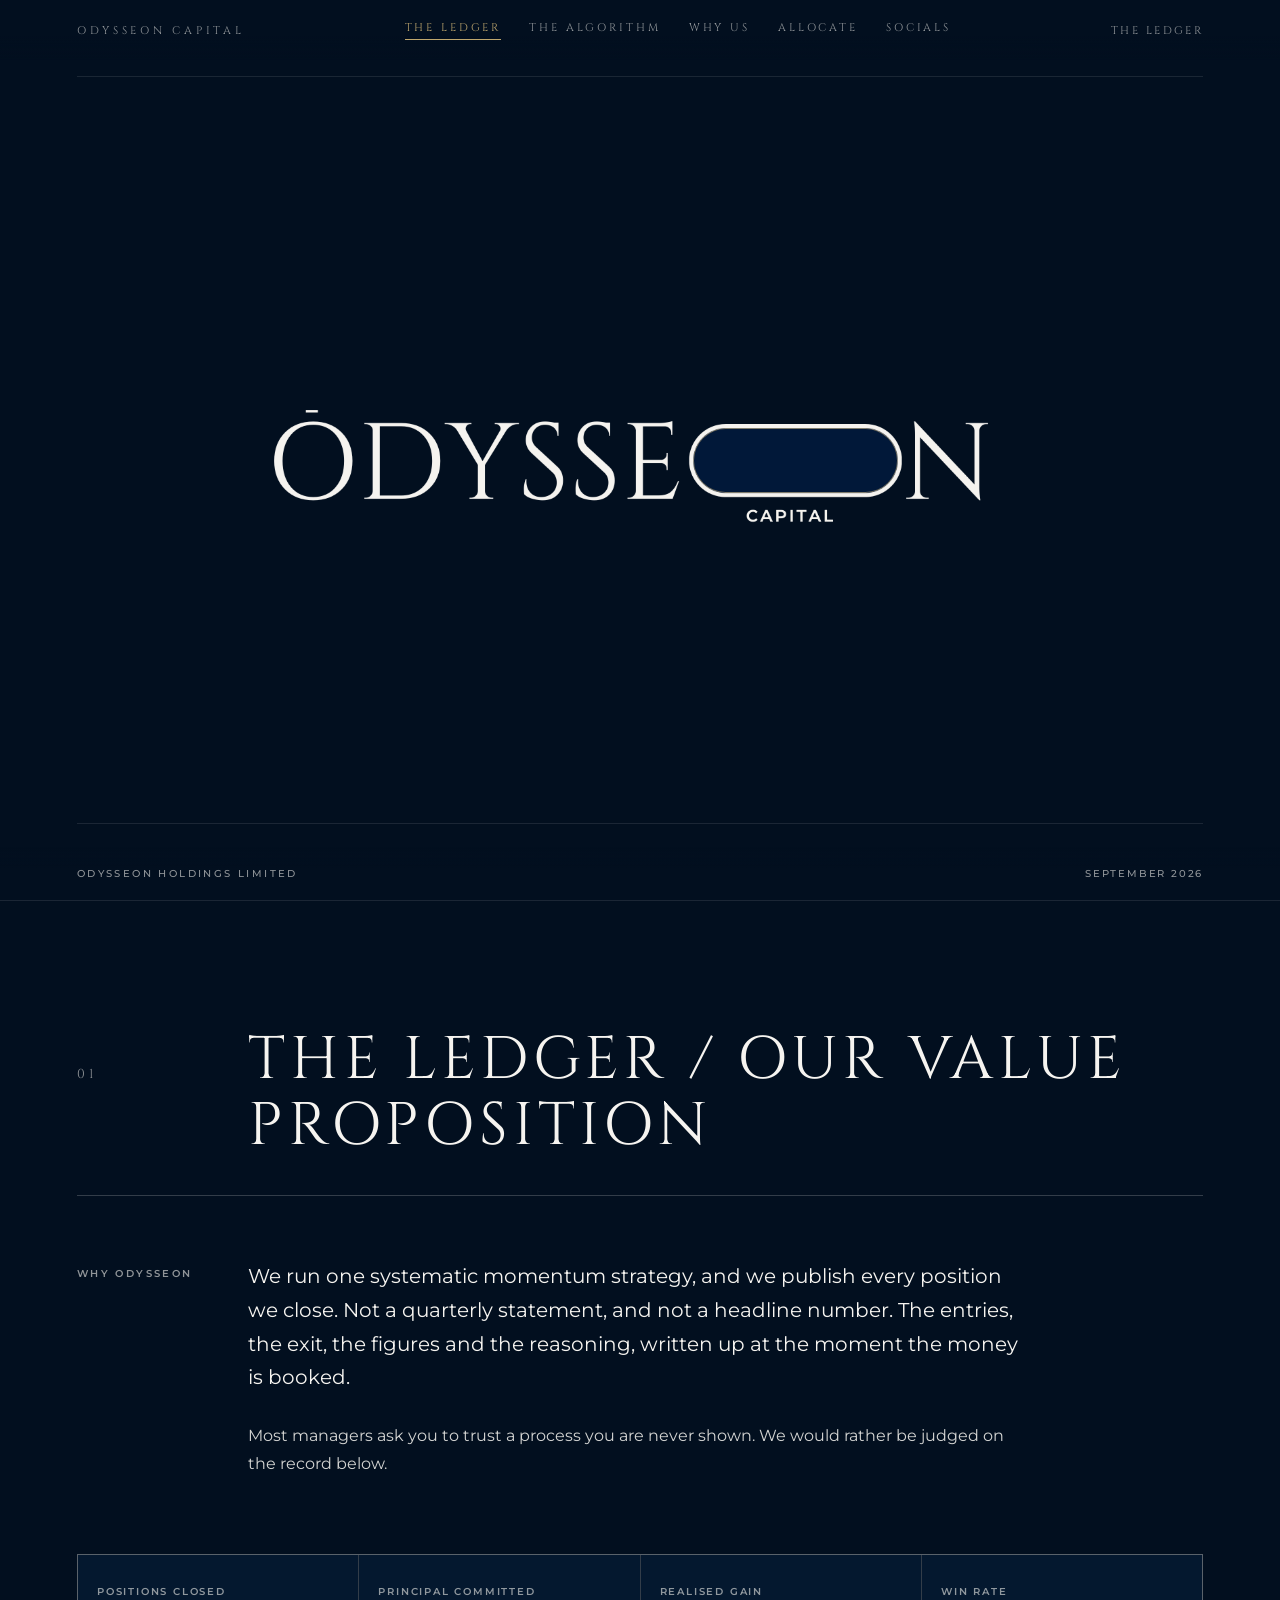
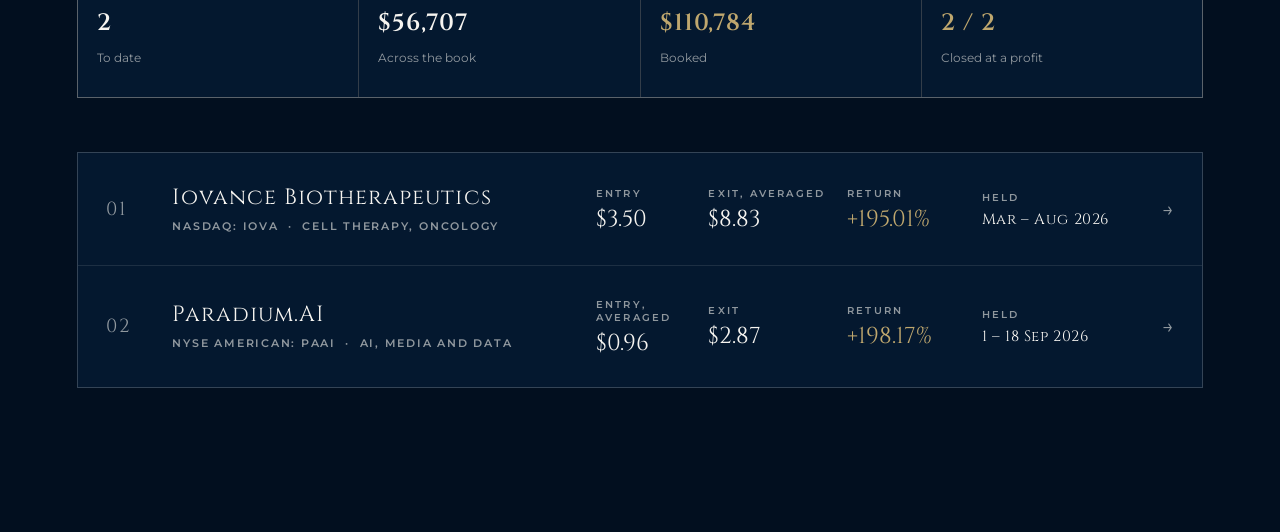
==== commit acab4acc: "Add new pages and update site" ====
--- a/index.html
+++ b/index.html
@@ -17,6 +17,13 @@
 
   <header class="topbar">
     <span class="topbar__mark">Odysseon Capital</span>
+  <nav class="tabs">
+          <a class="tabs__t is-here" href="index.html">The Ledger</a>
+          <a class="tabs__t" href="algorithm.html">The Algorithm</a>
+      <a class="tabs__t" href="why-us.html">Why Us</a>
+      <a class="tabs__t" href="allocate.html">Allocate</a>
+      <a class="tabs__t" href="socials.html">Socials</a>
+        </nav>
     <span class="topbar__meta">The Ledger</span>
   </header>
 
@@ -57,8 +64,25 @@
 
       <header class="section__head reveal">
         <span class="section__num">01</span>
-        <h2 class="section__title">The Ledger</h2>
+        <h2 class="section__title">The Ledger / Our Value Proposition</h2>
       </header>
+
+      <div class="section__body">
+        <div class="rail reveal">Why Odysseon</div>
+
+        <div class="prose">
+          <p class="lead reveal">
+            We run one systematic momentum strategy, and we publish every position we close.
+            Not a quarterly statement, and not a headline number. The entries, the exit, the
+            figures and the reasoning, written up at the moment the money is booked.
+          </p>
+
+          <p class="reveal">
+            Most managers ask you to trust a process you are never shown. We would rather be
+            judged on the record below.
+          </p>
+        </div>
+      </div>
 
       <div class="marks marks--4 reveal" style="max-width:1180px;margin-left:auto;margin-right:auto;">
         <div class="mark">
--- a/styles.css
+++ b/styles.css
@@ -2042,3 +2042,794 @@
 .cmp-mark{
   cursor: url("assets/cursor-mark.png") 16 16, pointer;
 }
+
+/* ============================================================
+   SITE NAV — the product tabs
+   ============================================================ */
+
+.topbar{ gap: 24px; }
+
+.tabs{
+  display: flex;
+  align-items: center;
+  gap: clamp(14px, 2.2vw, 32px);
+  flex: 1 1 auto;
+  justify-content: center;
+  min-width: 0;
+}
+
+.tabs__t{
+  font-family: var(--display);
+  font-size: 11px;
+  letter-spacing: 0.26em;
+  text-transform: uppercase;
+  color: var(--ink-muted);
+  text-decoration: none;
+  white-space: nowrap;
+  padding-bottom: 4px;
+  border-bottom: 1px solid transparent;
+  transition: color 240ms ease, border-color 240ms ease;
+}
+
+.tabs__t:hover{ color: var(--ink); }
+.tabs__t.is-here{ color: #BFA76E; border-bottom-color: #BFA76E; }
+
+@media (max-width: 1080px){
+  .topbar__meta{ display: none; }
+}
+@media (max-width: 720px){
+  .tabs{ justify-content: flex-end; gap: 14px; }
+  .tabs__t{ font-size: 9.5px; letter-spacing: 0.16em; }
+}
+
+/* ============================================================
+   DOCUMENT PAGES — research and competitive analysis
+   ============================================================ */
+
+.doc-meta{
+  max-width: 1180px;
+  margin: 0 auto clamp(34px, 5vh, 56px);
+  display: grid;
+  grid-template-columns: repeat(4, minmax(0, 1fr));
+  gap: 1px;
+  background: var(--rule);
+  border: 1px solid var(--rule);
+}
+
+.doc-meta__c{ background: var(--surface); padding: 16px clamp(12px, 1.5vw, 20px); }
+
+.doc-meta__k{
+  margin: 0 0 6px;
+  font-size: 9px;
+  font-weight: 600;
+  letter-spacing: 0.2em;
+  text-transform: uppercase;
+  color: var(--ink-muted);
+}
+
+.doc-meta__v{ margin: 0; font-size: 13px; font-weight: 500; color: var(--ink); }
+
+@media (max-width: 860px){ .doc-meta{ grid-template-columns: repeat(2, minmax(0, 1fr)); } }
+
+/* --- data tables --- */
+
+.tbl{
+  max-width: 1180px;
+  margin: clamp(26px, 4vh, 40px) auto 0;
+  border: 1px solid var(--rule);
+  background: var(--surface);
+  overflow-x: auto;
+}
+
+.tbl table{ width: 100%; border-collapse: collapse; font-variant-numeric: tabular-nums; }
+
+.tbl th{
+  text-align: left;
+  padding: 14px clamp(12px, 1.4vw, 18px);
+  font-family: var(--body);
+  font-size: 9px;
+  font-weight: 600;
+  letter-spacing: 0.2em;
+  text-transform: uppercase;
+  color: var(--ink-muted);
+  border-bottom: 1px solid var(--rule);
+  white-space: nowrap;
+}
+
+.tbl td{
+  padding: 14px clamp(12px, 1.4vw, 18px);
+  font-size: 13px;
+  line-height: 1.6;
+  color: var(--ink-soft);
+  border-bottom: 1px solid var(--rule-faint);
+  vertical-align: top;
+}
+
+.tbl tr:last-child td{ border-bottom: 0; }
+.tbl td:first-child{ color: var(--ink); font-weight: 500; }
+
+.tbl .is-ours{ color: #BFA76E; }
+.tbl .is-tbc{ color: var(--ink-muted); font-style: italic; }
+.tbl tr.is-total td{ background: var(--raised); border-top: 1px solid var(--rule); font-weight: 600; color: var(--ink); }
+
+.tbl__note{
+  margin: 0;
+  padding: 13px clamp(12px, 1.4vw, 18px);
+  border-top: 1px solid var(--rule-faint);
+  font-size: 11px;
+  line-height: 1.7;
+  color: var(--ink-muted);
+}
+
+.tbl__note a{ color: var(--ink-muted); border-bottom: 1px solid var(--rule-faint); text-decoration: none; }
+.tbl__note a:hover{ color: #BFA76E; border-bottom-color: #BFA76E; }
+
+/* --- the survey instrument --- */
+
+.q{
+  max-width: 1180px;
+  margin: 0 auto;
+  border: 1px solid var(--rule);
+  border-bottom: 0;
+  background: var(--surface);
+  padding: clamp(20px, 2.6vw, 30px) clamp(18px, 2.2vw, 28px);
+  display: grid;
+  grid-template-columns: 46px 1fr;
+  gap: clamp(14px, 2vw, 26px);
+}
+
+.q:last-of-type{ border-bottom: 1px solid var(--rule); }
+
+.q__n{
+  font-family: var(--display);
+  font-size: 13px;
+  color: #BFA76E;
+  letter-spacing: 0.1em;
+  padding-top: 2px;
+}
+
+.q__t{
+  margin: 0 0 4px;
+  font-size: clamp(14px, 1.4vw, 16.5px);
+  font-weight: 500;
+  line-height: 1.6;
+  color: var(--ink);
+}
+
+.q__why{
+  margin: 8px 0 0;
+  font-size: 11.5px;
+  line-height: 1.7;
+  color: var(--ink-muted);
+}
+
+.q__opts{ margin: 14px 0 0; padding: 0; list-style: none; display: grid; gap: 7px; }
+
+.q__opts li{
+  font-size: 12.5px;
+  line-height: 1.5;
+  color: var(--ink-soft);
+  padding-left: 26px;
+  position: relative;
+}
+
+.q__opts li::before{
+  content: attr(data-l);
+  position: absolute;
+  left: 0;
+  font-size: 10px;
+  font-weight: 600;
+  letter-spacing: 0.1em;
+  color: var(--ink-muted);
+}
+
+.q__free{
+  margin: 14px 0 0;
+  border: 1px dashed var(--rule);
+  border-radius: 2px;
+  padding: 14px 16px;
+  font-size: 11.5px;
+  letter-spacing: 0.12em;
+  text-transform: uppercase;
+  color: var(--ink-muted);
+}
+
+.q--screen{ border-left: 2px solid #BFA76E; }
+
+@media (max-width: 620px){
+  .q{ grid-template-columns: 1fr; gap: 10px; }
+}
+
+/* --- SWOT --- */
+
+.swot{
+  max-width: 1180px;
+  margin: clamp(26px, 4vh, 40px) auto 0;
+  display: grid;
+  grid-template-columns: repeat(2, minmax(0, 1fr));
+  gap: 1px;
+  background: var(--rule);
+  border: 1px solid var(--rule);
+}
+
+.swot__q{ background: var(--surface); padding: clamp(18px, 2.2vw, 26px); }
+
+.swot__k{
+  margin: 0 0 12px;
+  font-family: var(--display);
+  font-size: 11px;
+  letter-spacing: 0.26em;
+  text-transform: uppercase;
+  color: var(--ink-muted);
+}
+
+.swot__q--s .swot__k,
+.swot__q--o .swot__k{ color: #BFA76E; }
+
+.swot__q ul{ margin: 0; padding-left: 16px; display: grid; gap: 8px; }
+.swot__q li{ font-size: 12.5px; line-height: 1.65; color: var(--ink-soft); }
+
+@media (max-width: 720px){ .swot{ grid-template-columns: 1fr; } }
+
+/* --- positioning map --- */
+
+.posmap{
+  max-width: 1180px;
+  margin: clamp(26px, 4vh, 40px) auto 0;
+  border: 1px solid var(--rule);
+  background: var(--surface);
+  padding: clamp(10px, 1.6vw, 20px);
+}
+
+#pos-svg{ width: 100%; height: auto; display: block; overflow: visible; }
+
+.pos-axis{ stroke: var(--rule); stroke-width: 1; }
+.pos-grid{ stroke: var(--rule-faint); stroke-width: 1; stroke-dasharray: 3 4; }
+
+.pos-lab{
+  font-family: var(--body);
+  font-size: 10px;
+  font-weight: 600;
+  letter-spacing: 0.2em;
+  text-transform: uppercase;
+  fill: var(--ink-muted);
+}
+
+.pos-dot{ fill: var(--ink); }
+.pos-dot--ours{ fill: #BFA76E; }
+
+.pos-name{
+  font-family: var(--body);
+  font-size: 11.5px;
+  font-weight: 500;
+  fill: var(--ink-soft);
+}
+.pos-name--ours{ fill: #BFA76E; font-weight: 600; }
+
+/* a caveat strip, for anything backtested or unconfirmed */
+.caveat{
+  max-width: 1180px;
+  margin: clamp(22px, 3vh, 34px) auto 0;
+  border-left: 2px solid #BFA76E;
+  background: var(--surface);
+  padding: 16px clamp(16px, 2vw, 24px);
+  font-size: 12.5px;
+  line-height: 1.75;
+  color: var(--ink-soft);
+}
+
+.caveat strong{ font-weight: 600; color: #BFA76E; }
+
+/* ============================================================
+   CALL TO ACTION — the allocate page
+   ============================================================ */
+
+.cta{
+  max-width: 1180px;
+  margin: clamp(30px, 5vh, 52px) auto 0;
+  border: 1px solid var(--rule);
+  background: var(--surface);
+}
+
+.cta__head{
+  padding: clamp(22px, 2.6vw, 32px) clamp(18px, 2.2vw, 28px);
+  border-bottom: 1px solid var(--rule-faint);
+}
+
+.cta__title{
+  margin: 0 0 8px;
+  font-family: var(--display);
+  font-size: clamp(16px, 1.8vw, 21px);
+  color: var(--ink);
+  letter-spacing: 0.02em;
+}
+
+.cta__sub{ margin: 0; font-size: 13px; line-height: 1.7; color: var(--ink-muted); max-width: 70ch; }
+
+.form{ padding: clamp(20px, 2.4vw, 30px) clamp(18px, 2.2vw, 28px) clamp(24px, 2.8vw, 34px); }
+
+.form__grid{
+  display: grid;
+  grid-template-columns: repeat(2, minmax(0, 1fr));
+  gap: clamp(16px, 2vw, 24px);
+}
+
+.field--wide{ grid-column: 1 / -1; }
+
+.field__l{
+  display: block;
+  margin-bottom: 8px;
+  font-size: 9px;
+  font-weight: 600;
+  letter-spacing: 0.2em;
+  text-transform: uppercase;
+  color: var(--ink-muted);
+}
+
+.field input,
+.field select,
+.field textarea{
+  width: 100%;
+  background: var(--ground);
+  border: 1px solid var(--rule);
+  color: var(--ink);
+  font-family: var(--body);
+  font-size: 14px;
+  padding: 13px 14px;
+  border-radius: 0;
+  transition: border-color 200ms ease;
+  -webkit-appearance: none;
+  appearance: none;
+}
+
+.field textarea{ resize: vertical; min-height: 110px; line-height: 1.65; }
+
+.field select{
+  background-image: linear-gradient(45deg, transparent 50%, rgba(246,244,240,.55) 50%),
+                    linear-gradient(135deg, rgba(246,244,240,.55) 50%, transparent 50%);
+  background-position: calc(100% - 19px) center, calc(100% - 13px) center;
+  background-size: 6px 6px, 6px 6px;
+  background-repeat: no-repeat;
+  padding-right: 38px;
+}
+
+.field select option{ background: var(--surface); color: var(--ink); }
+
+.field input:focus,
+.field select:focus,
+.field textarea:focus{ outline: none; border-color: #BFA76E; }
+
+.field input::placeholder,
+.field textarea::placeholder{ color: rgba(246, 244, 240, 0.32); }
+
+.form__foot{
+  margin-top: clamp(20px, 2.4vw, 28px);
+  display: flex;
+  align-items: center;
+  justify-content: space-between;
+  gap: 20px;
+  flex-wrap: wrap;
+}
+
+.form__note{ margin: 0; font-size: 11px; line-height: 1.7; color: var(--ink-muted); max-width: 54ch; }
+
+.form__btn{
+  font-family: var(--display);
+  font-size: 11px;
+  letter-spacing: 0.26em;
+  text-transform: uppercase;
+  padding: 15px 34px;
+  border: 1px solid #BFA76E;
+  background: #BFA76E;
+  color: #04182F;
+  cursor: pointer;
+  transition: background 220ms ease, color 220ms ease;
+}
+
+.form__btn:hover{ background: transparent; color: #BFA76E; }
+
+@media (max-width: 680px){
+  .form__grid{ grid-template-columns: 1fr; }
+  .form__foot{ flex-direction: column; align-items: stretch; }
+  .form__btn{ width: 100%; }
+}
+
+/* the numbered steps */
+
+.steps{
+  max-width: 1180px;
+  margin: clamp(30px, 5vh, 52px) auto 0;
+  display: grid;
+  grid-template-columns: repeat(4, minmax(0, 1fr));
+  gap: 1px;
+  background: var(--rule);
+  border: 1px solid var(--rule);
+}
+
+.step{ background: var(--surface); padding: clamp(20px, 2.4vw, 30px) clamp(16px, 1.8vw, 22px); }
+
+.step__n{
+  display: block;
+  margin-bottom: 14px;
+  font-family: var(--display);
+  font-size: 12px;
+  letter-spacing: 0.24em;
+  color: #BFA76E;
+}
+
+.step__t{
+  margin: 0 0 9px;
+  font-family: var(--display);
+  font-size: clamp(14px, 1.4vw, 16px);
+  color: var(--ink);
+}
+
+.step__b{ margin: 0; font-size: 12.5px; line-height: 1.7; color: var(--ink-soft); }
+
+@media (max-width: 920px){ .steps{ grid-template-columns: repeat(2, minmax(0, 1fr)); } }
+@media (max-width: 520px){ .steps{ grid-template-columns: 1fr; } }
+
+/* ============================================================
+   WHY US — visual comparison
+   ============================================================ */
+
+.claim{
+  max-width: 1180px;
+  margin: clamp(30px, 5vh, 52px) auto 0;
+  display: grid;
+  grid-template-columns: repeat(3, minmax(0, 1fr));
+  gap: 1px;
+  background: var(--rule);
+  border: 1px solid var(--rule);
+}
+
+.claim__c{ background: var(--surface); padding: clamp(26px, 3vw, 40px) clamp(18px, 2vw, 26px); }
+
+.claim__v{
+  margin: 0 0 12px;
+  font-family: var(--display);
+  font-size: clamp(30px, 4vw, 52px);
+  line-height: 1;
+  color: #BFA76E;
+}
+
+.claim__t{ margin: 0 0 8px; font-size: 14px; font-weight: 600; color: var(--ink); }
+.claim__b{ margin: 0; font-size: 12.5px; line-height: 1.65; color: var(--ink-muted); }
+
+@media (max-width: 820px){ .claim{ grid-template-columns: 1fr; } }
+
+/* --- the versus switcher --- */
+
+.vs{
+  max-width: 1180px;
+  margin: clamp(30px, 5vh, 52px) auto 0;
+  border: 1px solid var(--rule);
+  background: var(--surface);
+}
+
+.vs__chips{
+  display: flex;
+  gap: 1px;
+  background: var(--rule-faint);
+  border-bottom: 1px solid var(--rule);
+}
+
+.vs__chip{
+  flex: 1 1 0;
+  background: var(--surface);
+  border: 0;
+  padding: 18px 14px;
+  font-family: var(--display);
+  font-size: clamp(10px, 1.1vw, 12px);
+  letter-spacing: 0.2em;
+  text-transform: uppercase;
+  color: var(--ink-muted);
+  cursor: pointer;
+  transition: color 200ms ease, background 200ms ease;
+}
+
+.vs__chip:hover{ color: var(--ink); }
+.vs__chip.is-on{ color: #BFA76E; background: var(--raised); }
+
+.vs__head{
+  display: grid;
+  grid-template-columns: 1fr 96px 1fr;
+  align-items: center;
+  gap: 12px;
+  padding: clamp(20px, 2.4vw, 30px) clamp(16px, 2vw, 26px) clamp(14px, 1.8vw, 20px);
+}
+
+.vs__side{ text-align: center; }
+.vs__side--l{ text-align: right; }
+.vs__side--r{ text-align: left; }
+
+.vs__name{
+  margin: 0 0 5px;
+  font-family: var(--display);
+  font-size: clamp(14px, 1.6vw, 19px);
+  color: var(--ink);
+}
+.vs__side--l .vs__name{ color: #BFA76E; }
+
+.vs__note{ margin: 0; font-size: 11.5px; line-height: 1.5; color: var(--ink-muted); }
+
+.vs__tally{
+  text-align: center;
+  font-family: var(--display);
+  font-size: clamp(18px, 2.4vw, 30px);
+  color: var(--ink);
+  letter-spacing: 0.04em;
+}
+.vs__tally span{ display: block; font-family: var(--body); font-size: 9px; letter-spacing: 0.2em; color: var(--ink-muted); margin-top: 6px; text-transform: uppercase; }
+
+.vs__rows{ border-top: 1px solid var(--rule-faint); }
+
+.vs__r{
+  display: grid;
+  grid-template-columns: 1fr 200px 1fr;
+  align-items: center;
+  gap: 12px;
+  padding: 15px clamp(16px, 2vw, 26px);
+  border-bottom: 1px solid var(--rule-faint);
+  opacity: 0;
+  transform: translateY(6px);
+  transition: opacity 420ms ease, transform 420ms ease;
+}
+.vs__r:last-child{ border-bottom: 0; }
+.vs__r.is-in{ opacity: 1; transform: none; }
+
+.vs__k{
+  text-align: center;
+  font-size: 9.5px;
+  font-weight: 600;
+  letter-spacing: 0.16em;
+  text-transform: uppercase;
+  color: var(--ink-muted);
+  line-height: 1.5;
+}
+
+.vs__val{ font-size: 13px; line-height: 1.5; color: var(--ink-muted); }
+.vs__val--l{ text-align: right; }
+.vs__val--r{ text-align: left; }
+
+.vs__r[data-w="us"]   .vs__val--l{ color: #BFA76E; font-weight: 600; }
+.vs__r[data-w="them"] .vs__val--r{ color: var(--ink); font-weight: 600; }
+.vs__r[data-w="tie"]  .vs__val--l,
+.vs__r[data-w="tie"]  .vs__val--r{ color: var(--ink-soft); }
+
+@media (max-width: 760px){
+  .vs__head{ grid-template-columns: 1fr 72px 1fr; }
+  .vs__r{ grid-template-columns: 1fr 108px 1fr; gap: 8px; padding: 13px 14px; }
+  .vs__val{ font-size: 11.5px; }
+  .vs__k{ font-size: 8.5px; letter-spacing: 0.1em; }
+}
+
+/* --- the weighted scorecard, with a live weight --- */
+
+.score{
+  max-width: 1180px;
+  margin: clamp(30px, 5vh, 52px) auto 0;
+  border: 1px solid var(--rule);
+  background: var(--surface);
+  padding: clamp(20px, 2.6vw, 32px) clamp(18px, 2.2vw, 28px) clamp(24px, 3vw, 34px);
+}
+
+.score__ctl{
+  display: grid;
+  grid-template-columns: 1fr auto;
+  align-items: baseline;
+  gap: 16px;
+  margin-bottom: 8px;
+}
+
+.score__l{
+  font-size: 9.5px;
+  font-weight: 600;
+  letter-spacing: 0.2em;
+  text-transform: uppercase;
+  color: var(--ink-muted);
+}
+
+.score__v{ font-family: var(--display); font-size: clamp(18px, 2vw, 24px); color: #BFA76E; }
+
+.score__range{
+  width: 100%;
+  margin: 10px 0 clamp(24px, 3vh, 34px);
+  -webkit-appearance: none;
+  appearance: none;
+  background: transparent;
+  cursor: pointer;
+}
+.score__range::-webkit-slider-runnable-track{ height: 2px; background: var(--rule); }
+.score__range::-moz-range-track{ height: 2px; background: var(--rule); }
+.score__range::-webkit-slider-thumb{
+  -webkit-appearance: none; appearance: none;
+  width: 15px; height: 15px; border-radius: 50%;
+  background: #BFA76E; border: 0; margin-top: -6.5px;
+}
+.score__range::-moz-range-thumb{ width: 15px; height: 15px; border-radius: 50%; background: #BFA76E; border: 0; }
+.score__range:focus{ outline: none; }
+
+.bar{
+  display: grid;
+  grid-template-columns: 170px 1fr 64px;
+  align-items: center;
+  gap: 16px;
+  margin-bottom: 14px;
+}
+
+.bar__n{ font-size: 12.5px; color: var(--ink-soft); }
+.bar.is-ours .bar__n{ color: #BFA76E; font-weight: 600; }
+
+.bar__track{ height: 14px; background: var(--raised); position: relative; }
+
+.bar__fill{
+  position: absolute; left: 0; top: 0; bottom: 0;
+  background: rgba(246, 244, 240, 0.34);
+  transition: width 420ms cubic-bezier(.4,0,.2,1);
+}
+.bar.is-ours .bar__fill{ background: #BFA76E; }
+
+.bar__v{
+  text-align: right;
+  font-size: 13px;
+  font-variant-numeric: tabular-nums;
+  color: var(--ink);
+}
+.bar.is-ours .bar__v{ color: #BFA76E; font-weight: 600; }
+
+.score__read{
+  margin: clamp(18px, 2.4vh, 26px) 0 0;
+  padding-top: 16px;
+  border-top: 1px solid var(--rule-faint);
+  font-size: 12.5px;
+  line-height: 1.75;
+  color: var(--ink-soft);
+}
+.score__read b{ font-weight: 600; color: #BFA76E; }
+
+@media (max-width: 620px){
+  .bar{ grid-template-columns: 112px 1fr 50px; gap: 10px; }
+  .bar__n{ font-size: 11px; }
+}
+
+/* --- positioning map hover --- */
+
+.pos-hit{ fill: transparent; cursor: pointer; }
+.pos-card{ opacity: 0; transition: opacity 180ms ease; pointer-events: none; }
+.pos-card.is-on{ opacity: 1; }
+.pos-card rect{ fill: #072554; stroke: #BFA76E; stroke-width: 1; }
+.pos-card text{ font-family: var(--body); fill: var(--ink); font-size: 11.5px; }
+.pos-card .pos-card__k{ fill: #BFA76E; font-size: 9px; font-weight: 600; letter-spacing: 0.18em; text-transform: uppercase; }
+
+.pos-node:hover .pos-dot{ r: 10; }
+.pos-dot{ transition: r 180ms ease; }
+
+/* ============================================================
+   SOCIALS — one link, in the dark
+   ============================================================ */
+
+.omen{
+  position: relative;
+  min-height: 100vh;
+  min-height: 100svh;
+  display: flex;
+  flex-direction: column;
+  align-items: center;
+  justify-content: center;
+  padding: 140px var(--gutter) 120px;
+  text-align: center;
+  overflow: hidden;
+}
+
+/* a slow breath of light behind the mark, so the page never sits quite still */
+.omen::before{
+  content: "";
+  position: absolute;
+  left: 50%; top: 50%;
+  width: min(1100px, 150vw);
+  height: min(1100px, 150vw);
+  transform: translate(-50%, -50%);
+  background: radial-gradient(circle,
+              rgba(191, 167, 110, 0.085) 0%,
+              rgba(191, 167, 110, 0.030) 34%,
+              rgba(2, 15, 31, 0) 68%);
+  animation: omen-breathe 11s ease-in-out infinite;
+  pointer-events: none;
+}
+
+/* and a vignette pulling the corners down into the dark */
+.omen::after{
+  content: "";
+  position: absolute;
+  inset: 0;
+  background: radial-gradient(ellipse at center,
+              rgba(2, 15, 31, 0) 36%,
+              rgba(2, 15, 31, 0.72) 100%);
+  pointer-events: none;
+}
+
+@keyframes omen-breathe{
+  0%, 100% { opacity: 0.55; transform: translate(-50%, -50%) scale(1); }
+  50%      { opacity: 1;    transform: translate(-50%, -50%) scale(1.09); }
+}
+
+.omen > *{ position: relative; z-index: 1; }
+
+.omen__k{
+  margin: 0 0 clamp(28px, 5vh, 52px);
+  font-family: var(--display);
+  font-size: 10px;
+  letter-spacing: 0.52em;
+  text-transform: uppercase;
+  color: rgba(246, 244, 240, 0.34);
+  opacity: 0;
+  animation: omen-in 1600ms ease forwards 300ms;
+}
+
+.omen__link{
+  display: block;
+  font-family: var(--display);
+  font-size: clamp(30px, 7.4vw, 96px);
+  line-height: 1;
+  letter-spacing: 0.06em;
+  color: var(--cream);
+  text-decoration: none;
+  white-space: nowrap;
+  transition: color 700ms ease, text-shadow 700ms ease;
+}
+
+.omen__link span{
+  display: inline-block;
+  opacity: 0;
+  filter: blur(9px);
+  animation: omen-letter 1500ms cubic-bezier(.2,.7,.25,1) forwards;
+  animation-delay: calc(900ms + var(--i) * 105ms);
+}
+
+@keyframes omen-letter{
+  0%   { opacity: 0; filter: blur(9px); transform: translateY(5px); }
+  100% { opacity: 1; filter: blur(0);   transform: none; }
+}
+
+.omen__link:hover,
+.omen__link:focus-visible{
+  color: #BFA76E;
+  text-shadow: 0 0 46px rgba(191, 167, 110, 0.55);
+  outline: none;
+}
+
+.omen__rule{
+  height: 1px;
+  width: 0;
+  margin: clamp(30px, 5vh, 54px) auto clamp(24px, 4vh, 40px);
+  background: linear-gradient(to right,
+              rgba(191, 167, 110, 0) 0%,
+              rgba(191, 167, 110, 0.85) 50%,
+              rgba(191, 167, 110, 0) 100%);
+  animation: omen-rule 2200ms cubic-bezier(.4,0,.2,1) forwards 2700ms;
+}
+
+@keyframes omen-rule{ to{ width: min(420px, 72vw); } }
+
+.omen__sub{
+  margin: 0;
+  max-width: 44ch;
+  font-size: 12px;
+  line-height: 2;
+  letter-spacing: 0.2em;
+  text-transform: uppercase;
+  color: rgba(246, 244, 240, 0.40);
+  opacity: 0;
+  animation: omen-in 2200ms ease forwards 3400ms;
+}
+
+@keyframes omen-in{ to{ opacity: 1; } }
+
+@media (prefers-reduced-motion: reduce){
+  .omen::before{ animation: none; opacity: 0.7; }
+  .omen__k,
+  .omen__sub,
+  .omen__link span{ animation: none; opacity: 1; filter: none; }
+  .omen__rule{ animation: none; width: min(420px, 72vw); }
+}
